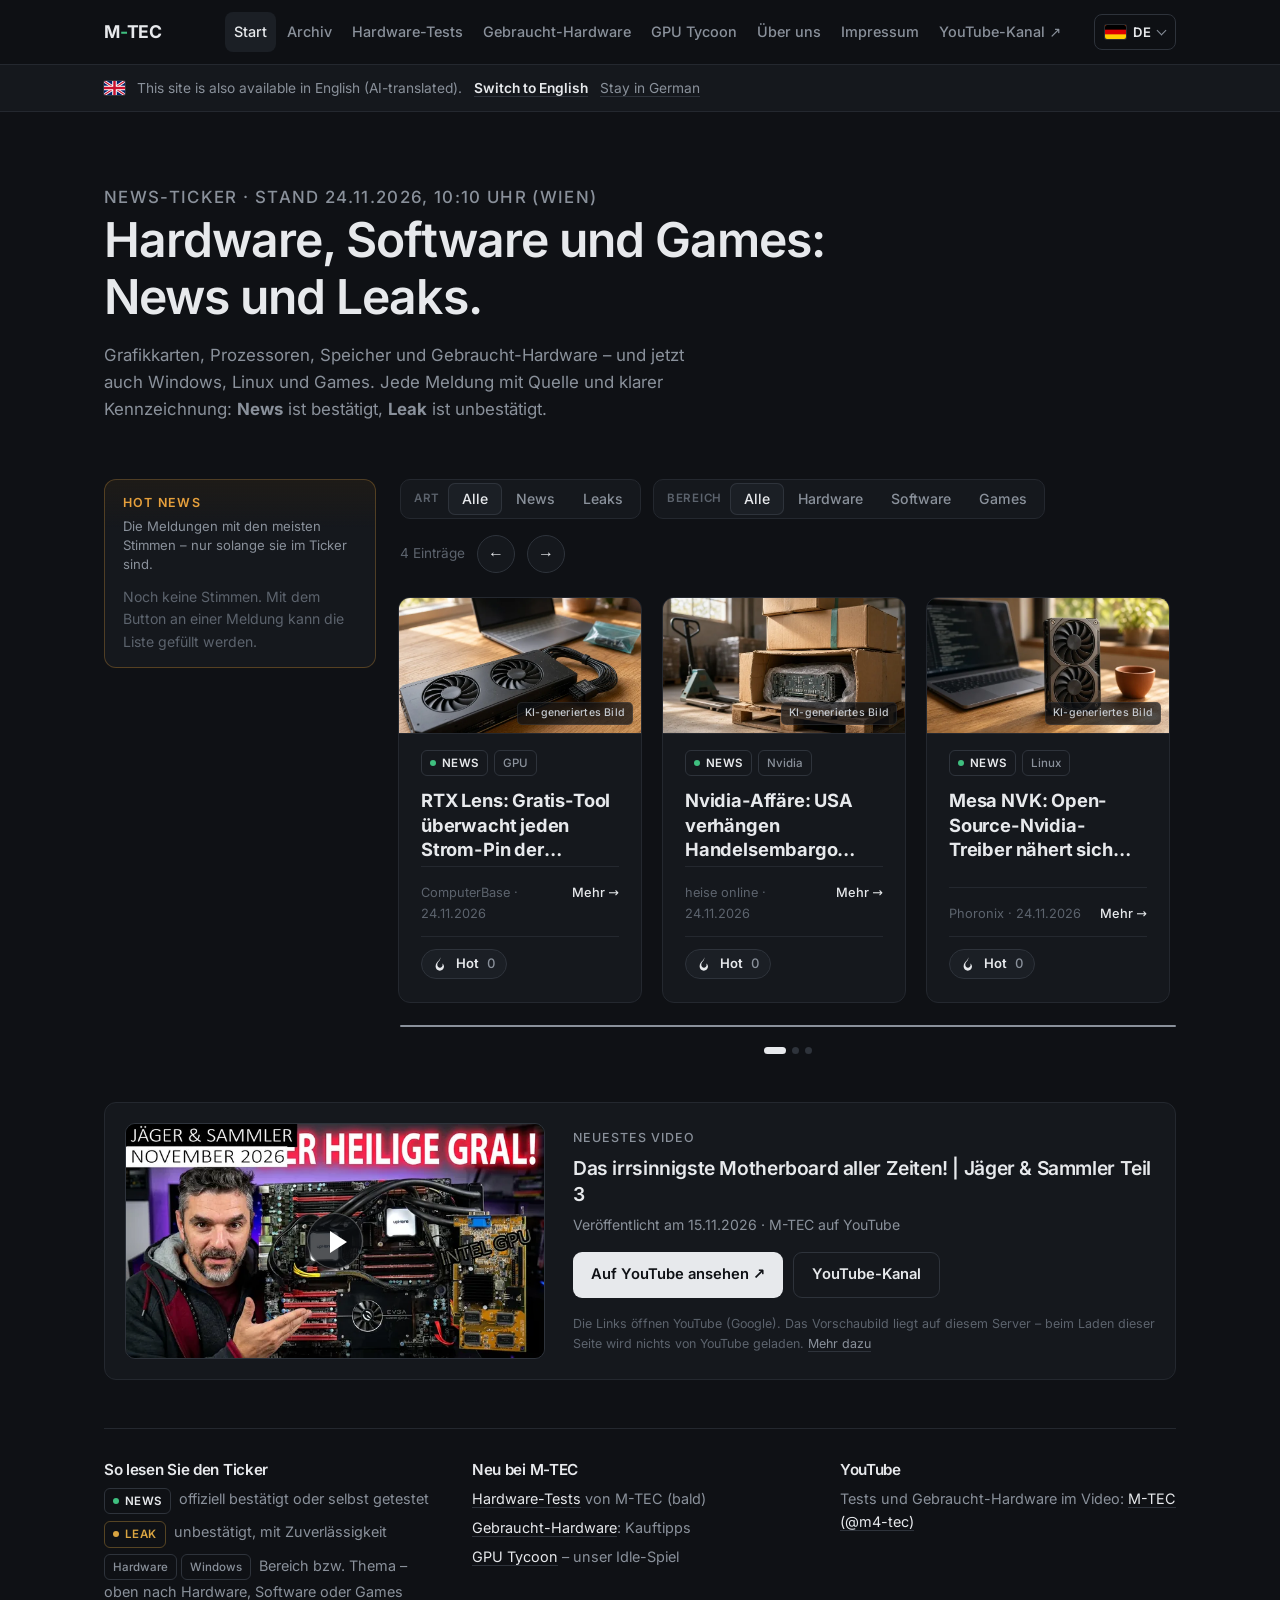
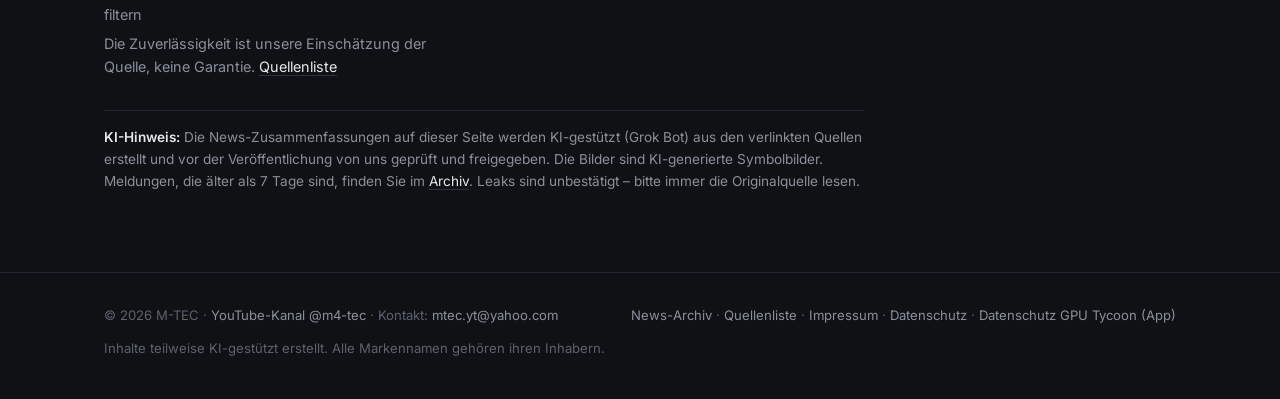
==== hardware/index.html @ 1a3ddaa5 "hardware: publish 12 approved Nov 24 morning drafts Ticker now 143 live items, archive unchanged at " ====
<!doctype html>
<html lang="de">
<head>
<meta charset="utf-8">
<meta name="viewport" content="width=device-width,initial-scale=1">
<title data-i18n="t9a94773467">News &amp; Leaks zu Hardware, Software und Games – M-TEC</title>
<meta name="description" content="M-TEC: News und Leaks zu Hardware, Software und Games, dazu Hardware-Tests und Gebraucht-Hardware – vom Team M-TEC." data-i18n-attr="content:tddb9b400e4">
<link rel="icon" href="assets/img/gpu-tycoon-icon.png">
<link rel="stylesheet" href="assets/style.css?v=426334b878da">
<link rel="stylesheet" href="assets/hot.css?v=426334b878da">
<script src="assets/i18n.js?v=426334b878da"></script>
</head>
<body>
<header class="site-header"><div class="wrap">
<a class="brand" href="index.html"><b translate="no">M<i>-</i>TEC</b><small data-i18n="t7fa2831de9">Hardware, Software und Games</small></a>
<div class="lang-switch" id="lang-switch"></div>
<button class="nav-toggle" aria-label="Menü" aria-expanded="false" data-i18n-attr="aria-label:t0ebbd1b8c8">≡</button>
<nav class="nav"><a href="index.html" class="active" aria-current="page" data-i18n="t952f375412">Start</a><a href="archiv.html" data-i18n="td9431e38c8">Archiv</a><a href="hardware-tests.html" data-i18n="ted1715b227">Hardware-Tests</a><a href="gebraucht.html" data-i18n="tca1c900748">Gebraucht-Hardware</a><a href="gpu-tycoon.html" data-i18n="tb5d5c1a091">GPU Tycoon</a><a href="ueber-uns.html" data-i18n="t3c8c7b740f">Über uns</a><a href="impressum.html" data-i18n="t5c3175413b">Impressum</a><a href="https://www.youtube.com/@m4-tec" target="_blank" rel="noopener" class="nav-ext" data-i18n="tac9f0132bf">YouTube-Kanal ↗</a></nav>
</div></header>
<main>

<section class="hero"><div class="wrap">
<p class="eyebrow" data-i18n="t7fde5affce">News-Ticker · Stand <span id="news-updated">–</span></p>
<h1 data-i18n="t88607320c9">Hardware, Software und Games: News und Leaks.</h1>
<p data-i18n="t1a45617d60">Grafikkarten, Prozessoren, Speicher und Gebraucht-Hardware – und jetzt auch Windows, Linux und Games. Jede Meldung mit Quelle und klarer Kennzeichnung: <b>News</b> ist bestätigt, <b>Leak</b> ist unbestätigt.</p>
</div></section>
<section class="section" aria-label="News-Ticker" data-i18n-attr="aria-label:t1eef4440e5"><div class="wrap">
<p class="preview-note" id="preview-banner" hidden></p>
<div class="ticker-shell">
<div id="hot-news" class="hot-news" hidden></div>
<div class="ticker-main">
<div class="section-head">
<div class="filter-groups">
<div class="filters" role="group" aria-label="Art der Meldung" data-i18n-attr="aria-label:t6269fb257f"><span class="filter-label" aria-hidden="true" data-i18n="t308e17d220">Art</span>
<button type="button" class="chip" data-group="art" data-filter="alle" aria-pressed="true" data-i18n="t4c7a986ffe">Alle</button>
<button type="button" class="chip" data-group="art" data-filter="News" aria-pressed="false" data-i18n="t34c808d0a6">News</button>
<button type="button" class="chip" data-group="art" data-filter="Leak" aria-pressed="false" data-i18n="t4dc08d1e6d">Leaks</button>
</div>
<div class="filters" role="group" aria-label="Bereich" data-i18n-attr="aria-label:t7a3ac9a3d5"><span class="filter-label" aria-hidden="true" data-i18n="t7a3ac9a3d5">Bereich</span>
<button type="button" class="chip" data-group="bereich" data-filter="alle" aria-pressed="true" data-i18n="t4c7a986ffe">Alle</button>
<button type="button" class="chip" data-group="bereich" data-filter="hardware" aria-pressed="false" data-i18n="tb76ab65957">Hardware</button>
<button type="button" class="chip" data-group="bereich" data-filter="software" aria-pressed="false" data-i18n="t9ad052271e">Software</button>
<button type="button" class="chip" data-group="bereich" data-filter="games" aria-pressed="false" data-i18n="t398ed32981">Games</button>
</div>
</div>
<div class="carousel-tools"><span class="count" id="news-count" aria-live="polite"></span>
<button class="arrow" id="car-prev" type="button" aria-label="Vorherige Meldungen" data-i18n-attr="aria-label:t621ac6cf44">&#8592;</button>
<button class="arrow" id="car-next" type="button" aria-label="Nächste Meldungen" data-i18n-attr="aria-label:t1a8d270922">&#8594;</button></div>
</div>
<div class="carousel" id="carousel" role="region" aria-roledescription="Karussell" aria-label="Aktuelle Meldungen" data-i18n-attr="aria-label:tbf174c265d">
<div class="track" id="news-list" tabindex="-1"><p class="empty" data-i18n="t385286f3c2">Lade Ticker …</p></div>
<div class="progress" aria-hidden="true"><span id="car-progress"></span></div>
<div class="dots" id="car-dots" role="group" aria-label="Position wählen" data-i18n-attr="aria-label:te09c2eb6ba"></div>
</div>
</div><!-- ticker-main -->
</div><!-- ticker-shell -->
<section class="latest-video" id="latest-video" aria-labelledby="lv-title" hidden>
<a class="lv-thumb" id="lv-thumb" href="https://www.youtube.com/@m4-tec" target="_blank" rel="noopener"><img id="lv-img" alt="" width="640" height="360" loading="lazy" decoding="async"><span class="lv-play" aria-hidden="true"></span></a>
<div class="lv-body">
<p class="eyebrow" data-i18n="t5599bf7723">Neuestes Video</p>
<h2 id="lv-title"></h2>
<p class="lv-meta" id="lv-meta"></p>
<p class="btn-row"><a class="btn" id="lv-link" href="https://www.youtube.com/@m4-tec" target="_blank" rel="noopener" data-i18n="t869f20e97d">Auf YouTube ansehen ↗</a><a class="btn ghost" href="https://www.youtube.com/@m4-tec" target="_blank" rel="noopener" data-i18n="t96cc39a781">YouTube-Kanal</a></p>
<p class="lv-note" data-i18n="t5ed0c6246b">Die Links öffnen YouTube (Google). Das Vorschaubild liegt auf diesem Server – beim Laden dieser Seite wird nichts von YouTube geladen. <a href="datenschutz.html#youtube">Mehr dazu</a></p>
</div>
</section>
<div class="info-row">
<div><h3 data-i18n="tda879d3d5c">So lesen Sie den Ticker</h3><ul>
<li data-i18n="t007e06af63"><span class="badge news">News</span>&nbsp; offiziell bestätigt oder selbst getestet</li>
<li data-i18n="t3452939e85"><span class="badge leak">Leak</span>&nbsp; unbestätigt, mit Zuverlässigkeit</li>
<li data-i18n="td380a9e4f9"><span class="badge area">Hardware</span> <span class="badge area">Windows</span>&nbsp; Bereich bzw. Thema – oben nach Hardware, Software oder Games filtern</li>
<li data-i18n="t7c5ca39caa">Die Zuverlässigkeit ist unsere Einschätzung der Quelle, keine Garantie. <a href="quellen.html">Quellenliste</a></li></ul></div>
<div><h3 data-i18n="tac42f84884">Neu bei M-TEC</h3><ul>
<li data-i18n="tc2425719fa"><a href="hardware-tests.html">Hardware-Tests</a> von M-TEC (bald)</li>
<li data-i18n="t395beda45c"><a href="gebraucht.html">Gebraucht-Hardware</a>: Kauftipps</li>
<li data-i18n="t6ee851d65c"><a href="gpu-tycoon.html">GPU Tycoon</a> – unser Idle-Spiel</li></ul></div>
<div><h3 data-i18n="t558865a16f">YouTube</h3><p data-i18n="t4db03cddac">Tests und Gebraucht-Hardware im Video: <a href="https://www.youtube.com/@m4-tec" target="_blank" rel="noopener">M-TEC (@m4-tec)</a></p></div>
</div>
<div class="ai-note"><div data-i18n="t703b94f07c"><b>KI-Hinweis:</b> Die News-Zusammenfassungen auf dieser Seite werden KI-gestützt (Grok Bot) aus den verlinkten Quellen erstellt und vor der Veröffentlichung von uns geprüft und freigegeben. Die Bilder sind KI-generierte Symbolbilder. Meldungen, die älter als 7 Tage sind, finden Sie im <a href="archiv.html">Archiv</a>. Leaks sind unbestätigt – bitte immer die Originalquelle lesen.</div></div>
</div></section>
<dialog class="detail" id="news-modal" aria-labelledby="modal-title">
<button class="close" type="button" id="modal-close" aria-label="Schließen" data-i18n-attr="aria-label:t44424b1870">&#215;</button>
<div class="detail-inner" id="modal-body"></div>
</dialog>
</main>
<footer class="site-footer"><div class="wrap">
<div data-i18n="t42ddd58251">© 2026 M-TEC · <a href="https://www.youtube.com/@m4-tec" target="_blank" rel="noopener">YouTube-Kanal @m4-tec</a> · Kontakt: <a href="mailto:mtec.yt@yahoo.com">mtec.yt@yahoo.com</a></div>
<div><a href="archiv.html" data-i18n="t83c33d3e51">News-Archiv</a> · <a href="quellen.html" data-i18n="t606e08cdd5">Quellenliste</a> · <a href="impressum.html" data-i18n="t5c3175413b">Impressum</a> · <a href="datenschutz.html" data-i18n="t606838b247">Datenschutz</a> · <a href="https://mtecyt.github.io/gpu-tycoon/privacy/" data-i18n="tdf00029c14">Datenschutz GPU Tycoon (App)</a></div>
<div style="flex-basis:100%" data-i18n="tce05a1577e">Inhalte teilweise KI-gestützt erstellt. Alle Markennamen gehören ihren Inhabern.</div>
</div></footer>
<script>
window.MTEC_HOT_CONFIG = { mode: "http", endpoint: "https://mtec-hot-news.mtec-hot.workers.dev" };
</script>
<script src="assets/hot-votes.js?v=426334b878da"></script>
<script src="assets/hot.js?v=426334b878da"></script>
<script src="assets/app.js?v=426334b878da" defer></script>
<script src="data/news.js?v=426334b878da"></script>
<script src="data/latest-video.js?v=426334b878da"></script>
</body>
</html>
---- hardware/assets/style.css ----
/* M-TEC Hardware – Prototyp, minimalistisches Design.
   Schrift: Inter (lokal eingebunden, OFL-Lizenz, keine externen Aufrufe) – Latin, Latin-Ext und Kyrillisch (für Bulgarisch). */
@font-face{font-family:"Inter";font-style:normal;font-display:swap;font-weight:100 900;
  src:url("fonts/inter-latin-wght-normal.woff2?v=426334b878da") format("woff2-variations"),url("fonts/inter-latin-wght-normal.woff2?v=426334b878da") format("woff2");
  unicode-range:U+0000-00FF,U+0131,U+0152-0153,U+02BB-02BC,U+02C6,U+02DA,U+02DC,U+0304,U+0308,U+0329,U+2000-206F,U+20AC,U+2122,U+2191,U+2193,U+2212,U+2215,U+FEFF,U+FFFD}
@font-face{font-family:"Inter";font-style:normal;font-display:swap;font-weight:100 900;
  src:url("fonts/inter-latin-ext-wght-normal.woff2?v=426334b878da") format("woff2-variations"),url("fonts/inter-latin-ext-wght-normal.woff2?v=426334b878da") format("woff2");
  unicode-range:U+0100-02BA,U+02BD-02C5,U+02C7-02CC,U+02CE-02D7,U+02DD-02FF,U+1D00-1DBF,U+1E00-1E9F,U+1EF2-1EFF,U+2020,U+20A0-20AB,U+20AD-20C0,U+2113,U+2C60-2C7F,U+A720-A7FF}

@font-face{font-family:"Inter";font-style:normal;font-display:swap;font-weight:100 900;
  src:url("fonts/inter-cyrillic-wght-normal.woff2?v=426334b878da") format("woff2-variations"),url("fonts/inter-cyrillic-wght-normal.woff2?v=426334b878da") format("woff2");
  unicode-range:U+0301,U+0400-045F,U+0490-0491,U+04B0-04B1,U+2116}

:root{
  --bg:#0f1115; --surface:#15181d; --surface-2:#1b1f25; --line:#24282f; --line-2:#2e333b;
  --text:#e7e9ec; --muted:#8a919b; --faint:#5c636d;
  --accent:#3fbf7f;            /* M-TEC-Grün, gedämpft */
  --leak:#d9a441;              /* einzige Zweitfarbe: Leaks */
  --radius:12px; --wrap:1120px;
  --font:"Inter",system-ui,-apple-system,"Segoe UI",Roboto,"Helvetica Neue",Arial,sans-serif;
}
*{box-sizing:border-box}
body{margin:0;font-family:var(--font);font-feature-settings:"cv11","ss01";background:var(--bg);color:var(--text);
  font-size:16px;line-height:1.6;-webkit-font-smoothing:antialiased;text-rendering:optimizeLegibility}
a{color:var(--text);text-decoration:underline;text-decoration-color:var(--line-2);text-underline-offset:3px}
a:hover{text-decoration-color:var(--accent)}
img{max-width:100%;display:block}
h1,h2,h3{font-weight:600;letter-spacing:-.02em;line-height:1.2}
.wrap{max-width:var(--wrap);margin:0 auto;padding:0 24px}
:focus-visible{outline:2px solid var(--accent);outline-offset:2px;border-radius:6px}
.visually-hidden{position:absolute!important;width:1px;height:1px;overflow:hidden;clip:rect(0 0 0 0);white-space:nowrap}

/* Prototyp-Hinweis */
.proto-banner{border-bottom:1px solid var(--line);color:var(--muted);font-size:.78rem;text-align:center;padding:6px 16px;letter-spacing:.02em}

/* Header */
.site-header{position:sticky;top:0;z-index:30;background:rgba(15,17,21,.92);backdrop-filter:saturate(1.2) blur(8px);border-bottom:1px solid var(--line)}
.site-header .wrap{display:flex;align-items:center;justify-content:space-between;gap:24px;height:64px}
.brand{display:flex;align-items:baseline;gap:10px;text-decoration:none;color:var(--text);flex-shrink:0;white-space:nowrap}
.brand b{font-weight:700;font-size:1.1rem;letter-spacing:-.01em}
.brand b i{font-style:normal;color:var(--accent)}
.brand small{color:var(--faint);font-size:.78rem;white-space:nowrap}
.nav{display:flex;gap:2px}
.nav a{color:var(--muted);text-decoration:none;padding:8px 12px;border-radius:8px;font-size:.9rem;font-weight:500;white-space:nowrap}
.nav a:hover{color:var(--text)}
.nav a.active{color:var(--text);background:var(--surface-2)}
.nav-toggle{display:none;background:none;border:1px solid var(--line-2);color:var(--text);border-radius:8px;width:40px;height:36px;font-size:1rem;cursor:pointer}
@media (max-width:1100px){
  .nav-toggle{display:block}
  .nav{display:none;position:absolute;left:0;right:0;top:64px;background:var(--bg);border-bottom:1px solid var(--line);flex-direction:column;padding:8px 16px 16px}
  .nav.open{display:flex}
  .nav a{padding:12px}
}

/* Typo-Bausteine */
.eyebrow{color:var(--muted);font-size:.78rem;font-weight:500;letter-spacing:.08em;text-transform:uppercase;margin:0 0 12px}
.hero{padding:72px 0 32px}
.hero h1{font-size:clamp(2rem,4.4vw,3rem);margin:0 0 16px;max-width:760px}
.hero p{color:var(--muted);max-width:620px;margin:0;font-size:1.05rem}
.section{padding:24px 0 56px}
.section-head{display:flex;flex-wrap:wrap;align-items:center;gap:16px;justify-content:space-between;margin-bottom:20px}
.section-head h2{font-size:1.25rem;margin:0}
.lead{color:var(--muted);max-width:680px;font-size:1.05rem}
.muted{color:var(--muted)}
.small{font-size:.85rem}

/* Hinweise */
.preview-note{border:1px dashed var(--line-2);border-radius:var(--radius);color:var(--muted);font-size:.85rem;padding:10px 14px;margin:0 0 24px}
.ai-note{color:var(--muted);font-size:.85rem;border-top:1px solid var(--line);padding-top:16px;margin:32px 0 0;max-width:760px}
.ai-note b{color:var(--text);font-weight:600}

/* Filter */
.filters{display:inline-flex;background:var(--surface);border:1px solid var(--line);border-radius:10px;padding:3px}
.chip{background:none;border:0;color:var(--muted);padding:6px 14px;border-radius:7px;cursor:pointer;font:500 .88rem var(--font)}
.chip:hover{color:var(--text)}
.chip[aria-pressed="true"]{background:var(--surface-2);color:var(--text);box-shadow:inset 0 0 0 1px var(--line-2)}
/* Zwei Filtergruppen (Art, Bereich) */
.filter-groups{display:flex;flex-wrap:wrap;gap:10px 12px;align-items:center}
.filters{align-items:center;flex-wrap:wrap}
.filter-label{line-height:1;align-self:center;color:var(--faint);font-size:.72rem;font-weight:600;letter-spacing:.06em;text-transform:uppercase;padding:0 8px 0 10px}
.chip{min-height:32px}
@media (max-width:620px){
  .filter-groups{width:100%}
  .filter-groups .filters{width:100%}
  .filter-groups .filters{flex-wrap:nowrap}
  .filter-groups .chip{flex:1 1 auto;padding:7px 6px;font-size:.84rem;white-space:nowrap}
  .filter-label{flex:0 0 50px;padding:0 0 0 8px;font-size:.66rem}
  .section-head .carousel-tools{width:100%;justify-content:space-between}
}
.empty-filter{display:flex;flex-direction:column;align-items:center;gap:14px;width:100%}
.empty-filter p{margin:0}
.empty-filter b{color:var(--text);font-weight:600}
.reset-filter{border:1px solid var(--line-2);background:var(--surface)}
.reset-filter:hover{border-color:var(--muted)}
.carousel.is-empty .track{justify-content:center}
.badge.area{text-transform:none;letter-spacing:0;font-weight:500;color:var(--muted)}
.carousel-tools{display:flex;align-items:center;gap:12px}
.count{color:var(--faint);font-size:.85rem}
.arrow{width:38px;height:38px;border-radius:50%;border:1px solid var(--line-2);background:var(--surface);color:var(--text);cursor:pointer;display:grid;place-items:center;font-size:1rem;line-height:1}
.arrow:hover{border-color:var(--muted)}
.arrow:disabled{opacity:.35;cursor:default}

/* Karussell */
.carousel{position:relative}
.track{display:flex;gap:20px;overflow-x:auto;scroll-snap-type:x mandatory;scroll-behavior:smooth;scrollbar-width:none;
  padding:4px 2px 8px;margin:0 -2px;overscroll-behavior-x:contain}
.track::-webkit-scrollbar{display:none}
.slide{flex:0 0 calc((100% - 40px)/3);scroll-snap-align:start;min-width:0}
@media (max-width:980px){.slide{flex-basis:calc((100% - 20px)/2)}}
@media (max-width:620px){.slide{flex-basis:86%}.track{gap:14px}}
.news-card{all:unset;box-sizing:border-box;display:flex;flex-direction:column;width:100%;height:100%;min-height:300px;cursor:pointer;
  background:var(--surface);border:1px solid var(--line);border-radius:var(--radius);padding:22px;transition:border-color .2s,transform .2s}
.news-card:hover{border-color:var(--line-2);transform:translateY(-2px)}
.news-card:focus-visible{outline:2px solid var(--accent);outline-offset:2px}
.news-card h3{font-size:1.08rem;margin:14px 0 10px;color:var(--text)}
.news-card .teaser{color:var(--muted);font-size:.92rem;line-height:1.55;margin:0;display:-webkit-box;-webkit-line-clamp:5;-webkit-box-orient:vertical;overflow:hidden}
.news-card .foot{margin-top:auto;padding-top:16px;display:flex;justify-content:space-between;gap:12px;color:var(--faint);font-size:.8rem;border-top:1px solid var(--line)}
.news-card .more{color:var(--text);font-weight:500}
.dots{display:flex;justify-content:center;gap:6px;margin-top:20px;flex-wrap:wrap}
.dot{width:7px;height:7px;border-radius:50%;border:0;padding:0;background:var(--line-2);cursor:pointer;transition:width .25s,background .25s}
.dot[aria-current="true"]{width:22px;border-radius:4px;background:var(--text)}
.progress{height:2px;background:var(--line);border-radius:2px;margin-top:14px;overflow:hidden}
.progress span{display:block;height:100%;width:0;background:var(--muted)}

/* Labels */
.labels{display:flex;flex-wrap:wrap;gap:6px;align-items:center}
.badge{display:inline-flex;align-items:center;gap:6px;font-size:.72rem;font-weight:600;letter-spacing:.04em;text-transform:uppercase;padding:3px 8px;border-radius:6px;border:1px solid var(--line-2);color:var(--muted)}
.badge.news{color:var(--text)}
.badge.news::before,.badge.leak::before{content:"";width:6px;height:6px;border-radius:50%;background:var(--accent)}
.badge.leak{color:var(--leak);border-color:rgba(217,164,65,.35)}
.badge.leak::before{background:var(--leak)}
.badge.draft{border-style:dashed;color:#c98b84;border-color:rgba(201,139,132,.5)}
.badge.wish{color:var(--accent);border-color:rgba(63,191,127,.45);text-transform:none;letter-spacing:0}
.badge.plain{text-transform:none;letter-spacing:0;font-weight:500}

/* Modal */
dialog.detail{width:min(720px,calc(100% - 32px));max-height:min(86vh,900px);padding:0;border:1px solid var(--line-2);border-radius:16px;background:var(--surface);color:var(--text);overflow:hidden}
dialog.detail::backdrop{background:rgba(5,6,8,.72);backdrop-filter:blur(2px)}
.detail-inner{padding:32px;overflow-y:auto;max-height:min(86vh,900px)}
.detail h2{font-size:1.45rem;margin:14px 0 6px}
.detail .date{color:var(--faint);font-size:.85rem;margin:0 0 18px}
.detail .body{color:#cdd1d6;line-height:1.7;margin:0}
.detail .rel-note{margin:20px 0 0;padding:12px 14px;border-left:2px solid var(--leak);background:var(--surface-2);border-radius:0 8px 8px 0;font-size:.9rem;color:var(--muted)}
.detail .rel-note b{color:var(--leak);font-weight:600}
.detail .src{margin-top:22px;padding-top:16px;border-top:1px solid var(--line);font-size:.9rem;color:var(--muted)}
.detail .src ul{margin:6px 0 0;padding-left:18px}
.close{position:absolute;top:14px;right:14px;width:36px;height:36px;border-radius:50%;border:1px solid var(--line-2);background:var(--surface);color:var(--text);cursor:pointer;font-size:1.1rem}
.close:hover{border-color:var(--muted)}

/* Infospalten unter dem Karussell */
.info-row{display:grid;grid-template-columns:repeat(3,1fr);gap:32px;border-top:1px solid var(--line);padding-top:32px;margin-top:48px}
@media (max-width:820px){.info-row{grid-template-columns:1fr;gap:24px}}
.info-row h3{font-size:.95rem;margin:0 0 8px}
.info-row p,.info-row li{color:var(--muted);font-size:.9rem;margin:0}
.info-row ul{list-style:none;padding:0;margin:0;display:grid;gap:6px}

/* Werbeplätze (dezent) */
.ad-slot{border:1px dashed var(--line);border-radius:8px;color:var(--faint);display:grid;place-items:center;text-align:center;font-size:.72rem;letter-spacing:.06em;text-transform:uppercase;margin:40px 0}
.ad-slot strong{font-weight:500}
.ad-leaderboard{min-height:90px}
.ad-rect{min-height:250px}

/* Seiten / Karten */
.page{padding:64px 0 72px}
.page h1{font-size:clamp(1.8rem,3.6vw,2.4rem);margin:0 0 12px}
.grid{display:grid;grid-template-columns:repeat(auto-fill,minmax(300px,1fr));gap:20px;margin-top:36px}
.card{background:var(--surface);border:1px solid var(--line);border-radius:var(--radius);padding:24px}
.card h2,.card h3{font-size:1.05rem;margin:0 0 8px}
.card p{color:var(--muted);font-size:.93rem}
.card ul{color:var(--muted);font-size:.93rem;padding-left:18px}
.placeholder-tag{display:inline-block;font-size:.7rem;font-weight:600;letter-spacing:.06em;text-transform:uppercase;color:var(--faint);border:1px dashed var(--line-2);padding:3px 8px;border-radius:6px}
.review-thumb{aspect-ratio:16/9;border-radius:8px;background:var(--surface-2);display:grid;place-items:center;color:var(--faint);font-size:.8rem;margin:16px 0}
.score{font-weight:600;color:var(--text)}
.author{display:flex;align-items:center;gap:10px;color:var(--muted);font-size:.85rem}
.avatar{width:28px;height:28px;border-radius:50%;background:var(--surface-2);border:1px solid var(--line-2);color:var(--text);display:grid;place-items:center;font-weight:600;font-size:.78rem}
.btn{display:inline-flex;align-items:center;background:var(--text);color:var(--bg);padding:10px 18px;border-radius:9px;text-decoration:none;font-weight:600;font-size:.92rem}
.btn:hover{background:#fff}
.btn.ghost{background:transparent;color:var(--text);border:1px solid var(--line-2)}
.btn.ghost:hover{border-color:var(--muted)}
.btn.disabled{opacity:.45;pointer-events:none}
.btn-row{display:flex;gap:10px;flex-wrap:wrap;margin-top:24px}
.tycoon-hero{display:grid;grid-template-columns:168px 1fr;gap:40px;align-items:center}
.tycoon-hero img{border-radius:28px;border:1px solid var(--line)}
@media (max-width:640px){.tycoon-hero{grid-template-columns:1fr;gap:24px}.tycoon-hero img{width:120px}}
.src-card{margin-bottom:12px}
.src-card h3{margin:10px 0 2px}
.src-card .handle{color:var(--faint);font-size:.85rem;margin-bottom:8px}
.src-card .rel-hint{font-size:.85rem;color:var(--muted);border-left:2px solid var(--line-2);padding-left:10px;margin:8px 0 0}
.rating{font-size:.72rem;font-weight:600;padding:3px 8px;border-radius:6px;border:1px solid var(--line-2)}
.rating.hoch{color:var(--accent)} .rating.mittel-hoch,.rating.mittel{color:var(--leak)} .rating.niedrig{color:#c98b84}

/* Footer */
.site-footer{border-top:1px solid var(--line);color:var(--faint);font-size:.82rem;padding:32px 0 40px;margin-top:24px}
.site-footer .wrap{display:flex;flex-wrap:wrap;gap:12px 24px;justify-content:space-between}
.site-footer a{color:var(--muted);text-decoration:none} .site-footer a:hover{color:var(--text)}
.empty{color:var(--muted);text-align:center;padding:48px}

@media (prefers-reduced-motion:reduce){
  *{transition:none!important;animation:none!important}
  .track{scroll-behavior:auto}
}
@media (max-width:620px){
  .hero{padding:48px 0 24px}
  .detail-inner{padding:24px 20px}
  .detail h2{font-size:1.25rem;padding-right:36px}
  .close{top:10px;right:10px}
}

/* Rechtstexte (Impressum, Datenschutz) */
.legal{max-width:780px}
.legal h2{font-size:1.1rem;margin:32px 0 8px}
.legal p,.legal li{color:var(--muted);font-size:.95rem;line-height:1.65}
.legal ul{padding-left:20px}
.legal .lead{color:var(--text);font-size:1rem}
.legal-draft{border:1px dashed rgba(230,170,60,.55);border-radius:var(--radius);padding:4px 22px 14px;margin:32px 0}
.legal-draft-tag{display:inline-block;margin:16px 0 0;color:#e6aa3c;font-size:.8rem;font-weight:600;letter-spacing:.02em}
.legal-draft h2{margin-top:10px}
.legal-draft-note{font-size:.85rem!important;color:var(--faint)!important}

/* GPU-Tycoon-Galerie + Lightbox */
.section-title{font-size:1.15rem;margin:44px 0 16px}
.gallery{list-style:none;margin:0;padding:0;display:grid;grid-template-columns:repeat(4,minmax(0,1fr));gap:16px}
.gallery li{margin:0}
.gallery span{display:block;margin-top:8px;color:var(--muted);font-size:.85rem;line-height:1.35}
.shot{display:block;width:100%;padding:0;border:1px solid var(--line);border-radius:12px;overflow:hidden;background:var(--surface);cursor:zoom-in;transition:border-color .15s}
.shot:hover,.shot:focus-visible{border-color:var(--accent)}
.shot img{display:block;width:100%;height:auto;aspect-ratio:9/16;object-fit:cover}
@media (max-width:900px){.gallery{grid-template-columns:repeat(3,minmax(0,1fr))}}
@media (max-width:600px){.gallery{grid-template-columns:repeat(2,minmax(0,1fr));gap:12px}}
dialog.lightbox{max-width:100vw;max-height:100vh;width:100vw;height:100vh;margin:0;padding:0;border:0;background:transparent;color:var(--text)}
dialog.lightbox[open]{display:flex;align-items:center;justify-content:center}
dialog.lightbox::backdrop{background:rgba(5,6,8,.88)}
.lightbox figure{margin:0;display:flex;flex-direction:column;align-items:center;gap:10px;max-height:94vh}
.lightbox img{max-height:calc(94vh - 40px);max-width:92vw;width:auto;height:auto;border-radius:12px;border:1px solid var(--line-2)}
.lightbox figcaption{color:var(--muted);font-size:.9rem;text-align:center}
.lb-close,.lb-nav{position:absolute;background:var(--surface);color:var(--text);border:1px solid var(--line-2);border-radius:999px;width:40px;height:40px;font-size:1.1rem;cursor:pointer}
.lb-close{top:16px;right:16px}
.lb-prev{left:16px;top:50%;transform:translateY(-50%)}
.lb-next{right:16px;top:50%;transform:translateY(-50%)}
.lb-close:hover,.lb-nav:hover{border-color:var(--accent)}
@media (max-width:600px){.lb-nav{top:auto;bottom:16px;transform:none}}

/* Startseite: Neuestes Video (Vorschaubild lokal, nur Link zu YouTube – kein iframe) */
.latest-video{display:grid;grid-template-columns:minmax(0,420px) minmax(0,1fr);gap:28px;align-items:center;margin-top:48px;padding:20px;background:var(--surface);border:1px solid var(--line);border-radius:var(--radius)}
.latest-video[hidden]{display:none}
.lv-thumb{position:relative;display:block;border-radius:10px;overflow:hidden;border:1px solid var(--line-2);aspect-ratio:16/9;background:var(--surface-2)}
.lv-thumb img{display:block;width:100%;height:100%;object-fit:cover}
.lv-play{position:absolute;left:50%;top:50%;width:56px;height:56px;margin:-28px 0 0 -28px;border-radius:50%;background:rgba(15,17,21,.72);border:1px solid rgba(255,255,255,.25);transition:background .15s}
.lv-play::after{content:"";position:absolute;left:22px;top:17px;border-style:solid;border-width:11px 0 11px 17px;border-color:transparent transparent transparent #fff}
.lv-thumb:hover .lv-play,.lv-thumb:focus-visible .lv-play{background:var(--accent)}
.lv-body .eyebrow{margin-bottom:8px}
.lv-body h2{font-size:1.2rem;line-height:1.35;margin:0 0 6px}
.lv-meta{color:var(--muted);font-size:.88rem;margin:0}
.lv-body .btn-row{margin-top:16px}
.lv-note{color:var(--faint);font-size:.78rem;margin:14px 0 0}
.lv-note a{color:var(--muted)}
@media (max-width:820px){.latest-video{grid-template-columns:1fr;gap:16px;padding:16px}}

/* Ticker: KI-Bild auf der Karte (16:9). Fehlt das Bild, bleibt ein ruhiger Farbverlauf stehen. */
.nc-media{position:relative;display:block;aspect-ratio:16/9;margin:-22px -22px 16px;border-radius:calc(var(--radius) - 1px) calc(var(--radius) - 1px) 0 0;overflow:hidden;border-bottom:1px solid var(--line);
  background:radial-gradient(120% 90% at 85% 15%,rgba(63,191,127,.22),transparent 60%),linear-gradient(135deg,#1b1f25 0%,#12151a 100%)}
.nc-media.leak{background:radial-gradient(120% 90% at 85% 15%,rgba(230,170,60,.18),transparent 60%),linear-gradient(135deg,#1d1c1a 0%,#12151a 100%)}
.nc-media img{display:block;width:100%;height:100%;object-fit:cover;transition:transform .4s}
.news-card:hover .nc-media img{transform:scale(1.03)}
.ki-cap{position:absolute;right:8px;bottom:8px;font-size:.66rem;font-weight:500;letter-spacing:.02em;color:#c4c9cf;background:rgba(15,17,21,.72);border:1px solid rgba(255,255,255,.08);padding:2px 7px;border-radius:5px}
.nc-media.noimg .ki-cap{display:none}
.news-card.has-media{min-height:0}
.news-card.has-media h3{margin-top:12px}
.news-card.has-media .teaser{-webkit-line-clamp:3}
@media (max-width:620px){.nc-media{margin:-22px -22px 14px}}
/* Detailansicht: Bild oben */
.detail-media{margin:-32px -32px 22px;border-bottom:1px solid var(--line);background:var(--surface-2)}
.detail-media img{display:block;width:100%;height:auto;aspect-ratio:16/9;object-fit:cover}
.detail-media figcaption{font-size:.72rem;color:var(--faint);padding:6px 14px}
@media (max-width:620px){.detail-media{margin:-24px -20px 18px}}

/* Archiv */
.arch-tools{display:flex;flex-wrap:wrap;gap:12px 16px;align-items:center;justify-content:space-between;margin:32px 0 8px}
.arch-search{flex:1 1 260px;max-width:420px;background:var(--surface);border:1px solid var(--line);border-radius:10px;color:var(--text);font:400 .92rem var(--font);padding:9px 14px}
.arch-search::placeholder{color:var(--faint)}
.arch-search:focus{outline:none;border-color:var(--line-2);box-shadow:0 0 0 2px rgba(63,191,127,.25)}
.arch-month h2{display:flex;flex-wrap:wrap;align-items:baseline;gap:6px 12px;font-size:.82rem;font-weight:600;letter-spacing:.08em;text-transform:uppercase;color:var(--muted);margin:36px 0 16px;padding-bottom:8px;border-bottom:1px solid var(--line)}
.arch-month:first-child h2{margin-top:20px}
.arch-week{margin:0 0 22px}
.arch-week:last-child{margin-bottom:0}
.arch-week > h3{display:flex;flex-wrap:wrap;align-items:baseline;gap:6px 12px;font-size:.86rem;font-weight:600;letter-spacing:.01em;color:var(--text);margin:0 0 12px}
.arch-h-count{font-weight:500;letter-spacing:0;text-transform:none;color:var(--faint);font-size:.82rem}
.arch-grid{display:grid;grid-template-columns:repeat(auto-fill,minmax(min(300px,100%),1fr));gap:16px}
@media (max-width:620px){
  .arch-month h2{margin:28px 0 14px}
  .arch-week{margin-bottom:18px}
  .arch-grid{gap:12px}
}
.news-card.arch-card{min-height:0;padding:18px 20px}
.arch-hot-badge{position:absolute;top:10px;right:10px;z-index:2;pointer-events:none;gap:5px}
.arch-card:has(.arch-hot-badge) .labels{padding-right:5.5rem}
.arch-card .hot-badge.arch-hot-badge .hot-vote-ico{width:12px;height:12px}
.arch-card .hot-badge.arch-hot-badge .hot-vote-ico svg{width:12px;height:12px}
.arch-card h3{font-size:1rem;margin:10px 0 6px}
.arch-card .teaser{-webkit-line-clamp:2;font-size:.88rem}
.arch-card .foot{padding-top:12px;margin-top:12px}
.arch-rule{color:var(--faint);font-size:.82rem;margin:8px 0 0}

/* Ticker-Karten: nur Schlagzeile + Bild; Detail: Kurzfassung -> Weiterlesen (seit 01.11.2026) */
@media (min-width:1101px){.nav a{padding:8px 9px}}
.news-card .headline{font-size:1.14rem;line-height:1.35;font-weight:700;letter-spacing:-.01em;display:-webkit-box;-webkit-line-clamp:3;-webkit-box-orient:vertical;overflow:hidden}
.news-card.has-media .headline{margin:12px 0 4px;min-height:calc(1.35em * 3)}
.news-card.arch-card .headline{font-size:1rem;margin:10px 0 6px;-webkit-line-clamp:3;min-height:0}
.detail .kurz{color:var(--text);font-size:1.02rem;line-height:1.65;margin:0 0 14px}
.detail .more-btn{all:unset;box-sizing:border-box;display:inline-flex;align-items:center;gap:8px;cursor:pointer;margin:4px 0 0;padding:9px 16px;border-radius:999px;border:1px solid var(--line-2);background:var(--surface-2);color:var(--text);font-size:.9rem;font-weight:600}
.detail .more-btn:hover{border-color:var(--accent)}
.detail .more-btn:focus-visible{outline:2px solid var(--accent);outline-offset:2px}
.detail .detail-full{margin-top:18px;padding-top:18px;border-top:1px solid var(--line)}
.detail .detail-full[hidden]{display:none}
.detail .full-h{font-size:.78rem;text-transform:uppercase;letter-spacing:.08em;color:var(--faint);margin:0 0 10px;outline:none}
.detail .detail-full .src{margin-top:18px}
.site-footer .visit-count{color:var(--faint);font-variant-numeric:tabular-nums}
@media (max-width:380px){.filter-label{flex-basis:46px;padding-left:6px;letter-spacing:.02em}.filter-groups .chip{padding:7px 3px;font-size:.8rem}}

/* ---------- Sprachauswahl (assets/i18n.js) ---------- */
html.i18n-wait body{visibility:hidden}      /* kurz, bis die Übersetzung geladen ist (max. 2,5 s) – kein Aufblitzen von Deutsch */
.site-header .nav{order:2;margin-left:auto}
.lang-switch{order:3;position:relative;flex-shrink:0}
.nav-toggle{order:4;flex-shrink:0}
.lang-btn{display:flex;align-items:center;gap:7px;height:36px;padding:0 10px;background:none;border:1px solid var(--line-2);border-radius:8px;color:var(--text);font:inherit;font-size:.82rem;font-weight:600;letter-spacing:.03em;cursor:pointer}
.lang-btn:hover,.lang-switch.open .lang-btn{border-color:var(--muted)}
.flag{display:inline-flex;flex-shrink:0;width:21px;height:14px;border-radius:2px;overflow:hidden;box-shadow:0 0 0 1px rgba(255,255,255,.12)}
.flag svg{width:100%;height:100%;display:block}
.chev{width:7px;height:7px;border-right:1.5px solid var(--muted);border-bottom:1.5px solid var(--muted);transform:translateY(-2px) rotate(45deg);transition:transform .15s}
.lang-switch.open .chev{transform:translateY(1px) rotate(225deg)}
.lang-menu{position:absolute;right:0;top:calc(100% + 8px);z-index:40;width:min(250px,calc(100vw - 24px));background:var(--surface);border:1px solid var(--line-2);border-radius:var(--radius);padding:6px;box-shadow:0 12px 32px rgba(0,0,0,.45)}
.lang-menu[hidden]{display:none}
.lang-menu ul{list-style:none;margin:0;padding:0}
.lang-menu a{display:flex;align-items:center;gap:10px;min-height:40px;padding:6px 10px;border-radius:8px;color:var(--text);text-decoration:none;font-size:.92rem}
.lang-menu a:hover,.lang-menu a:focus-visible{background:var(--surface-2)}
.lang-menu a[aria-current="true"]{background:var(--surface-2);font-weight:600}
.lang-menu .check{margin-left:auto;color:var(--accent)}
.lang-head{margin:4px 10px 6px;color:var(--faint);font-size:.72rem;font-weight:600;letter-spacing:.08em;text-transform:uppercase}
.lang-foot{margin:6px 10px 4px;padding-top:8px;border-top:1px solid var(--line);color:var(--faint);font-size:.74rem;line-height:1.4}
@media (max-width:1100px){.lang-switch{margin-left:auto}.site-header .wrap{gap:12px}.lang-menu a{min-height:44px}}
.lang-suggest{border-bottom:1px solid var(--line);background:var(--surface);font-size:.86rem;color:var(--muted)}
.lang-suggest .wrap{display:flex;flex-wrap:wrap;align-items:center;gap:8px 12px;padding-top:8px;padding-bottom:8px}
.lang-suggest .ls-go{color:var(--text);font-weight:600}
.lang-suggest .ls-stay{background:none;border:0;color:var(--muted);font:inherit;text-decoration:underline;text-decoration-color:var(--line-2);text-underline-offset:3px;cursor:pointer;padding:4px 0}
.legal-note{max-width:var(--wrap);margin:24px auto 0;padding:12px 16px;border:1px solid var(--leak);border-radius:10px;color:var(--text);background:rgba(217,164,65,.08);font-size:.92rem}
@media (max-width:1168px){.legal-note{margin-left:24px;margin-right:24px}}
.tr-note{margin:0 0 10px;color:var(--faint);font-size:.8rem}
.i18n-foot{color:var(--faint)}
/* Lange Wörter (Deutsch, Türkisch, Polnisch, Bulgarisch): sauber umbrechen statt überlaufen */
h1,h2,h3,.headline,.lead,.card p,.chip,.badge{overflow-wrap:break-word;hyphens:auto}
html:not([lang="de"]) .filter-groups .filters{flex-wrap:wrap}
/* Kopfzeile: assets/i18n.js (fitHeader) misst und setzt hdr-compact / hdr-burger, wenn Menü + Sprachauswahl nicht passen */
html.hdr-compact .brand small{display:none}
@media (min-width:1101px){
  html.hdr-burger .nav-toggle{display:block}
  html.hdr-burger .site-header .nav{display:none;position:absolute;left:0;right:0;top:64px;margin-left:0;background:var(--bg);border-bottom:1px solid var(--line);flex-direction:column;padding:8px 16px 16px}
  html.hdr-burger .site-header .nav.open{display:flex}
  html.hdr-burger .nav a{padding:12px;font-size:.9rem}
  html.hdr-burger .lang-switch{margin-left:auto}
  html.hdr-burger .site-header .wrap{gap:12px}
}
@media (min-width:1101px){html.hdr-tight .nav a{padding:8px 7px;font-size:.86rem}}
---- hardware/assets/hot.css ----
/* HOT-NEWS-Leiste und Stimmen-Button (Variante A). */
:root{
  --hot-a:#e6a03c;
  --hot-a-dim:rgba(230,160,60,.16);
}

.news-card{position:relative}
.news-card-main{all:unset;box-sizing:border-box;display:flex;flex-direction:column;flex:1;width:100%;min-width:0;cursor:pointer;color:inherit;font:inherit;text-align:left}
.news-card-main:focus-visible{outline:2px solid var(--accent);outline-offset:2px;border-radius:8px}
.hot-vote-slot{margin-top:12px;padding-top:12px;border-top:1px solid var(--line)}
.hot-vote-slot-detail{margin:12px 0 4px;padding-top:0;border-top:0}
.hot-badge-slot{position:absolute;top:10px;right:10px;z-index:2;pointer-events:none}

.hot-vote{all:unset;box-sizing:border-box;display:inline-flex;align-items:center;gap:8px;cursor:pointer;padding:6px 10px;border-radius:999px;border:1px solid var(--line-2);background:var(--surface-2);color:var(--text);font:600 .82rem var(--font);line-height:1}
.hot-vote:hover{border-color:var(--muted)}
.hot-vote:focus-visible{outline:2px solid var(--accent);outline-offset:2px}
.hot-vote[aria-pressed="true"]{border-color:transparent;background:var(--hot-a-dim);color:var(--hot-a);border-color:rgba(230,160,60,.45)}
.hot-vote-ico{display:grid;place-items:center;width:16px;height:16px}
.hot-vote-ico svg{width:16px;height:16px;display:block}
.hot-vote-count{font-variant-numeric:tabular-nums;color:var(--muted);font-weight:500}
.hot-vote[aria-pressed="true"] .hot-vote-count{color:inherit}

.hot-badge{display:inline-flex;align-items:center;gap:4px;font-size:.66rem;font-weight:700;letter-spacing:.04em;text-transform:uppercase;padding:3px 7px;border-radius:6px;background:rgba(15,17,21,.78);border:1px solid rgba(230,160,60,.35);color:var(--hot-a)}

.hot-news{background:linear-gradient(180deg,rgba(230,160,60,.07),var(--surface) 48px);border:1px solid rgba(230,160,60,.28);border-radius:var(--radius);padding:16px 18px 14px;margin:0 0 20px}
.hot-news[hidden]{display:none}
.hot-news h2{font-size:.78rem;letter-spacing:.1em;text-transform:uppercase;margin:0 0 6px;color:var(--hot-a)}
.hot-news .hot-lead{margin:0 0 12px;color:var(--muted);font-size:.82rem;line-height:1.45}
.hot-news .hot-empty{margin:0;color:var(--faint);font-size:.88rem}
.hot-news ol{list-style:none;margin:0;padding:0;display:grid;gap:4px}
.hot-news a{display:block;color:var(--text);text-decoration:none;border-radius:8px;padding:8px 8px}
.hot-news a:hover{background:var(--surface-2)}
.hot-news a:focus-visible{outline:2px solid var(--accent);outline-offset:2px}
.hot-news .hot-item-kicker{display:block;font-size:.68rem;font-weight:600;letter-spacing:.06em;text-transform:uppercase;color:var(--faint);margin-bottom:2px}
.hot-news .hot-item-title{display:block;font-size:.92rem;font-weight:600;line-height:1.35}
.hot-news .hot-item-meta{display:block;font-size:.75rem;color:var(--faint);margin-top:2px;font-variant-numeric:tabular-nums}

.news-card.hot-flash{animation:hotFlash .9s ease}
@keyframes hotFlash{0%{box-shadow:0 0 0 0 transparent}25%{box-shadow:0 0 0 3px var(--accent)}100%{box-shadow:0 0 0 0 transparent}}

.ticker-shell,.ticker-main,.carousel,.track{min-width:0;max-width:100%}
.track{width:100%}

@media (min-width:1101px){
  .ticker-shell{display:grid;grid-template-columns:minmax(220px,272px) 1fr;gap:24px;align-items:start}
  .hot-news{margin:0;position:sticky;top:84px}
}

@media (max-width:620px){
  .hot-vote-label{position:absolute;width:1px;height:1px;overflow:hidden;clip:rect(0,0,0,0)}
  .hot-vote{padding:7px 10px}
}
@media (prefers-reduced-motion:reduce){
  .news-card.hot-flash{animation:none;outline:2px solid var(--accent)}
}
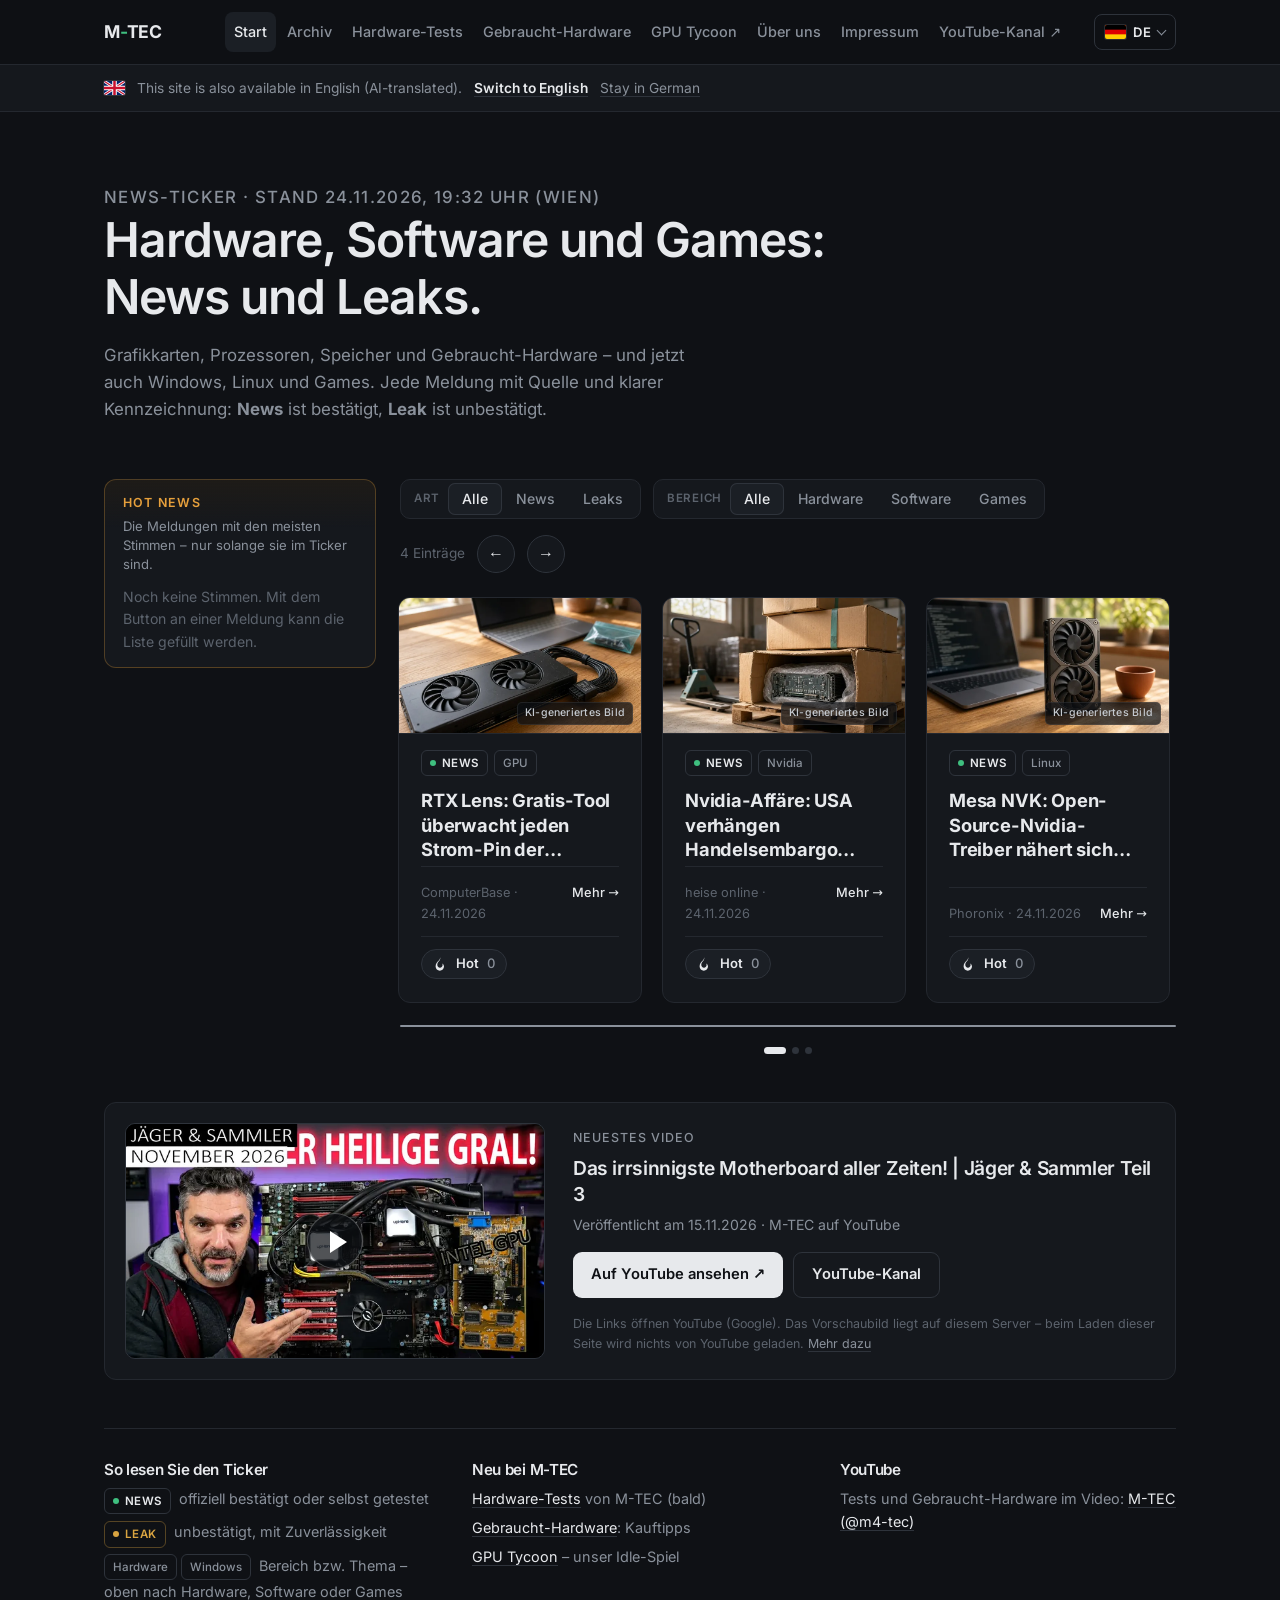
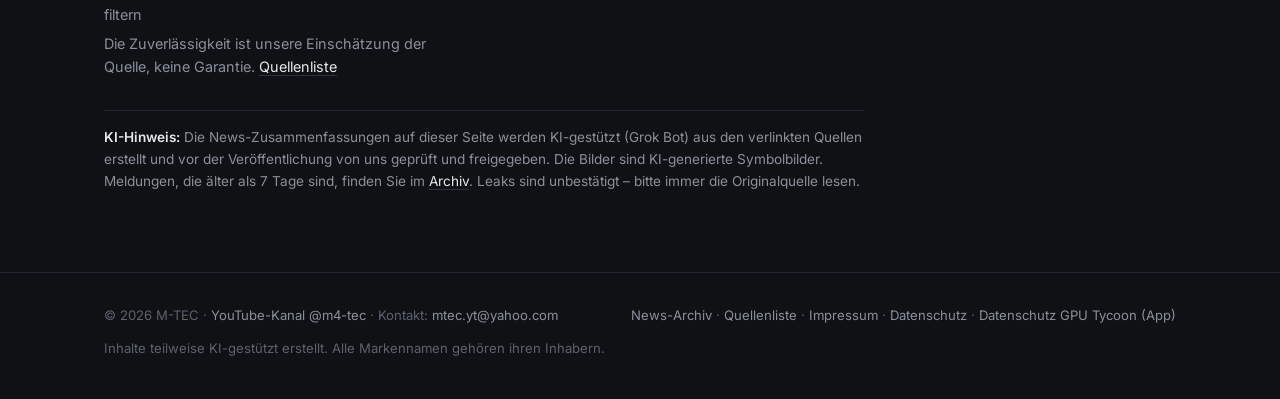
==== commit af752f86: "hardware: archive 5 ticker entries older than 7 days" ====
--- a/hardware/index.html
+++ b/hardware/index.html
@@ -6,9 +6,9 @@
 <title data-i18n="t9a94773467">News &amp; Leaks zu Hardware, Software und Games – M-TEC</title>
 <meta name="description" content="M-TEC: News und Leaks zu Hardware, Software und Games, dazu Hardware-Tests und Gebraucht-Hardware – vom Team M-TEC." data-i18n-attr="content:tddb9b400e4">
 <link rel="icon" href="assets/img/gpu-tycoon-icon.png">
-<link rel="stylesheet" href="assets/style.css?v=426334b878da">
-<link rel="stylesheet" href="assets/hot.css?v=426334b878da">
-<script src="assets/i18n.js?v=426334b878da"></script>
+<link rel="stylesheet" href="assets/style.css?v=b9e13bebea06">
+<link rel="stylesheet" href="assets/hot.css?v=b9e13bebea06">
+<script src="assets/i18n.js?v=b9e13bebea06"></script>
 </head>
 <body>
 <header class="site-header"><div class="wrap">
@@ -91,10 +91,10 @@
 <script>
 window.MTEC_HOT_CONFIG = { mode: "http", endpoint: "https://mtec-hot-news.mtec-hot.workers.dev" };
 </script>
-<script src="assets/hot-votes.js?v=426334b878da"></script>
-<script src="assets/hot.js?v=426334b878da"></script>
-<script src="assets/app.js?v=426334b878da" defer></script>
-<script src="data/news.js?v=426334b878da"></script>
-<script src="data/latest-video.js?v=426334b878da"></script>
+<script src="assets/hot-votes.js?v=b9e13bebea06"></script>
+<script src="assets/hot.js?v=b9e13bebea06"></script>
+<script src="assets/app.js?v=b9e13bebea06" defer></script>
+<script src="data/news.js?v=b9e13bebea06"></script>
+<script src="data/latest-video.js?v=b9e13bebea06"></script>
 </body>
 </html>
--- a/hardware/assets/style.css
+++ b/hardware/assets/style.css
@@ -1,14 +1,14 @@
 /* M-TEC Hardware – Prototyp, minimalistisches Design.
    Schrift: Inter (lokal eingebunden, OFL-Lizenz, keine externen Aufrufe) – Latin, Latin-Ext und Kyrillisch (für Bulgarisch). */
 @font-face{font-family:"Inter";font-style:normal;font-display:swap;font-weight:100 900;
-  src:url("fonts/inter-latin-wght-normal.woff2?v=426334b878da") format("woff2-variations"),url("fonts/inter-latin-wght-normal.woff2?v=426334b878da") format("woff2");
+  src:url("fonts/inter-latin-wght-normal.woff2?v=b9e13bebea06") format("woff2-variations"),url("fonts/inter-latin-wght-normal.woff2?v=b9e13bebea06") format("woff2");
   unicode-range:U+0000-00FF,U+0131,U+0152-0153,U+02BB-02BC,U+02C6,U+02DA,U+02DC,U+0304,U+0308,U+0329,U+2000-206F,U+20AC,U+2122,U+2191,U+2193,U+2212,U+2215,U+FEFF,U+FFFD}
 @font-face{font-family:"Inter";font-style:normal;font-display:swap;font-weight:100 900;
-  src:url("fonts/inter-latin-ext-wght-normal.woff2?v=426334b878da") format("woff2-variations"),url("fonts/inter-latin-ext-wght-normal.woff2?v=426334b878da") format("woff2");
+  src:url("fonts/inter-latin-ext-wght-normal.woff2?v=b9e13bebea06") format("woff2-variations"),url("fonts/inter-latin-ext-wght-normal.woff2?v=b9e13bebea06") format("woff2");
   unicode-range:U+0100-02BA,U+02BD-02C5,U+02C7-02CC,U+02CE-02D7,U+02DD-02FF,U+1D00-1DBF,U+1E00-1E9F,U+1EF2-1EFF,U+2020,U+20A0-20AB,U+20AD-20C0,U+2113,U+2C60-2C7F,U+A720-A7FF}
 
 @font-face{font-family:"Inter";font-style:normal;font-display:swap;font-weight:100 900;
-  src:url("fonts/inter-cyrillic-wght-normal.woff2?v=426334b878da") format("woff2-variations"),url("fonts/inter-cyrillic-wght-normal.woff2?v=426334b878da") format("woff2");
+  src:url("fonts/inter-cyrillic-wght-normal.woff2?v=b9e13bebea06") format("woff2-variations"),url("fonts/inter-cyrillic-wght-normal.woff2?v=b9e13bebea06") format("woff2");
   unicode-range:U+0301,U+0400-045F,U+0490-0491,U+04B0-04B1,U+2116}
 
 :root{
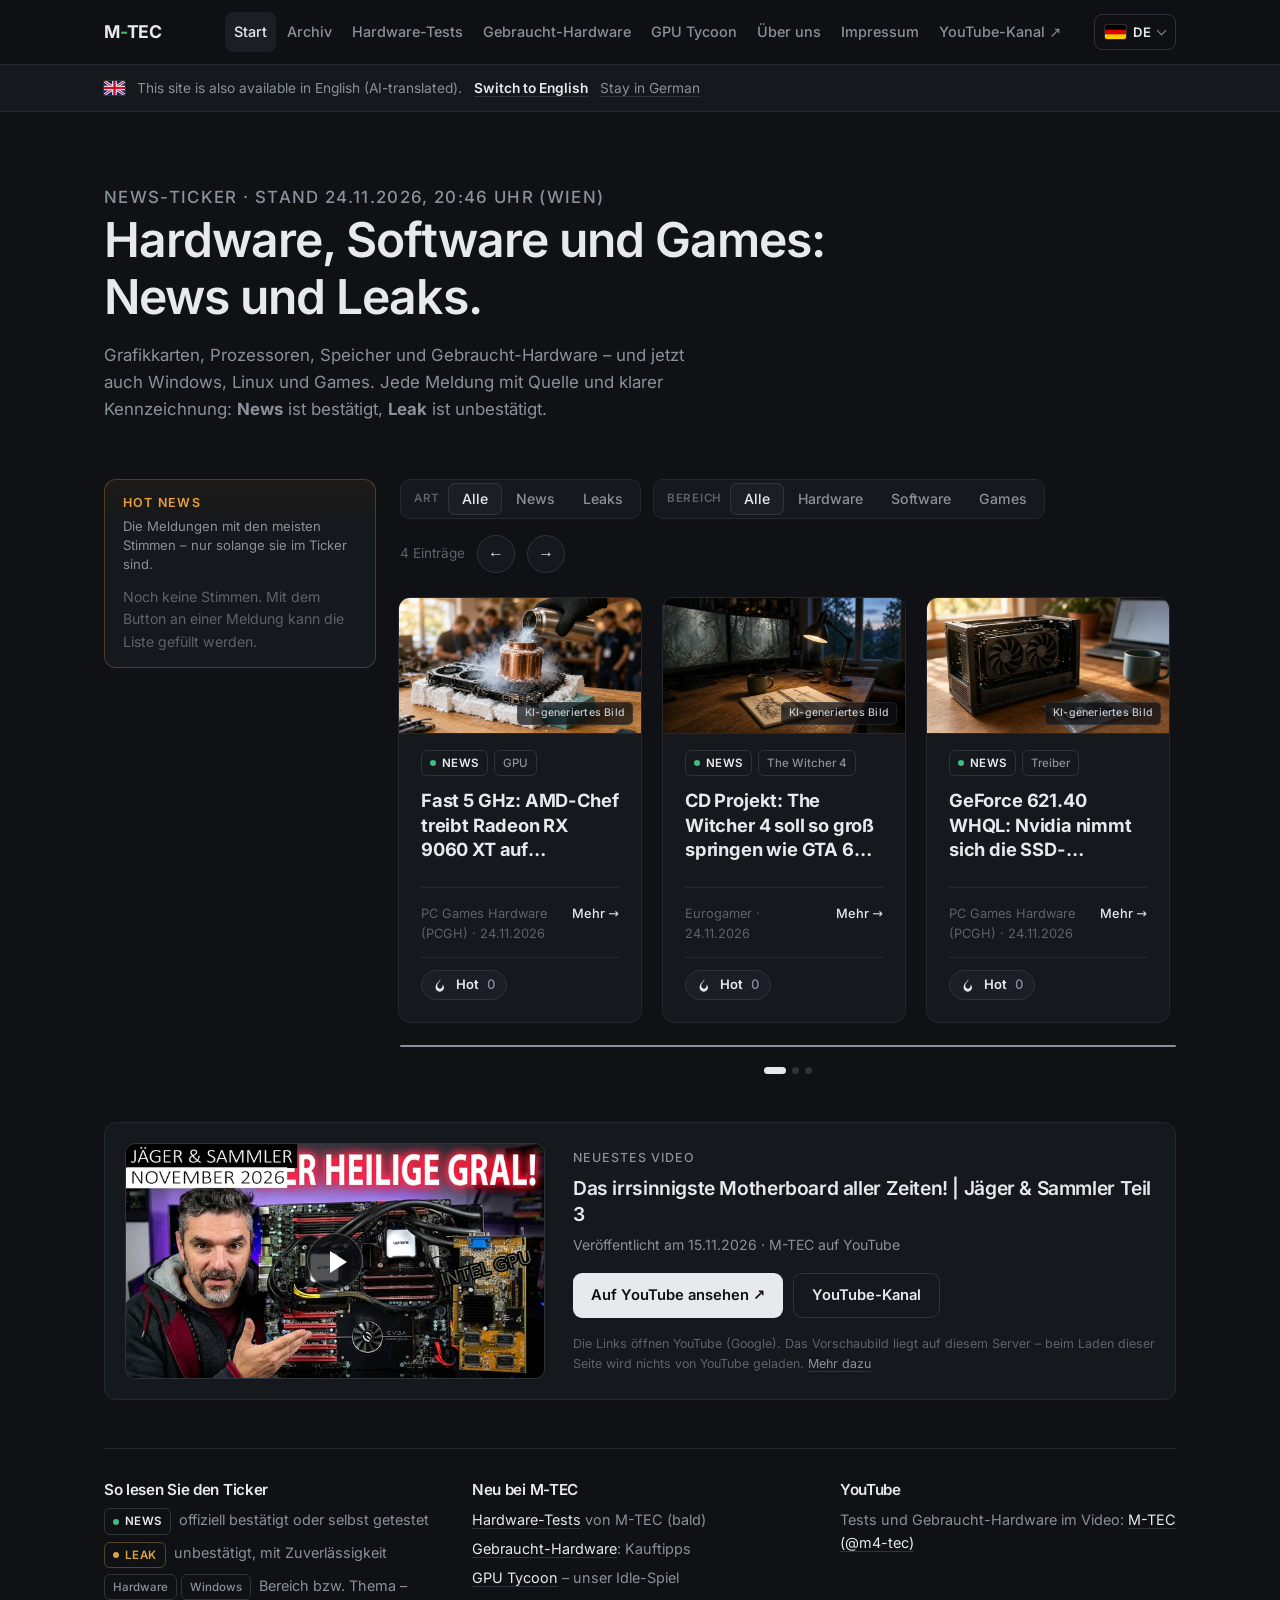
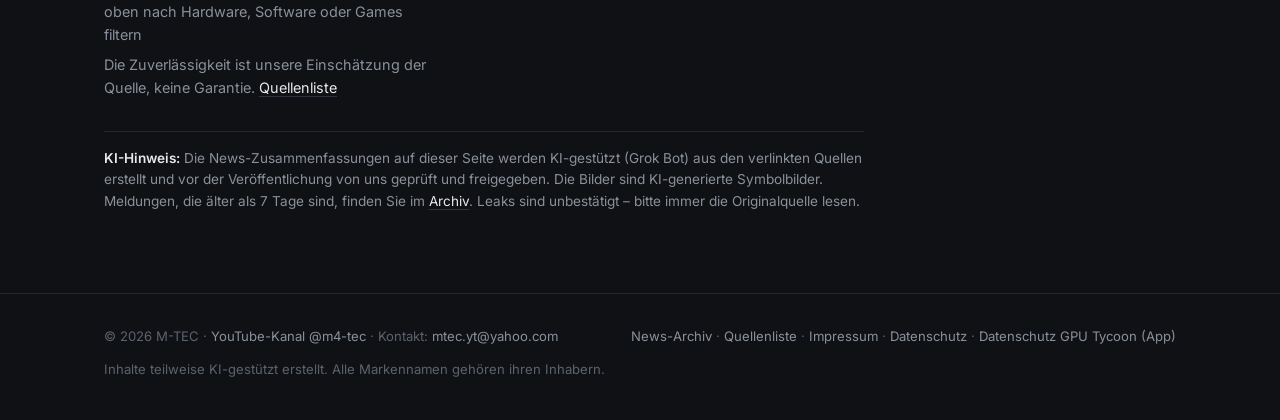
==== commit 95f528f5: "hardware: publish 11 approved Nov 24 evening drafts Ticker now 149 live items, archive unchanged at " ====
--- a/hardware/index.html
+++ b/hardware/index.html
@@ -6,9 +6,9 @@
 <title data-i18n="t9a94773467">News &amp; Leaks zu Hardware, Software und Games – M-TEC</title>
 <meta name="description" content="M-TEC: News und Leaks zu Hardware, Software und Games, dazu Hardware-Tests und Gebraucht-Hardware – vom Team M-TEC." data-i18n-attr="content:tddb9b400e4">
 <link rel="icon" href="assets/img/gpu-tycoon-icon.png">
-<link rel="stylesheet" href="assets/style.css?v=b9e13bebea06">
-<link rel="stylesheet" href="assets/hot.css?v=b9e13bebea06">
-<script src="assets/i18n.js?v=b9e13bebea06"></script>
+<link rel="stylesheet" href="assets/style.css?v=bc358b373032">
+<link rel="stylesheet" href="assets/hot.css?v=bc358b373032">
+<script src="assets/i18n.js?v=bc358b373032"></script>
 </head>
 <body>
 <header class="site-header"><div class="wrap">
@@ -91,10 +91,10 @@
 <script>
 window.MTEC_HOT_CONFIG = { mode: "http", endpoint: "https://mtec-hot-news.mtec-hot.workers.dev" };
 </script>
-<script src="assets/hot-votes.js?v=b9e13bebea06"></script>
-<script src="assets/hot.js?v=b9e13bebea06"></script>
-<script src="assets/app.js?v=b9e13bebea06" defer></script>
-<script src="data/news.js?v=b9e13bebea06"></script>
-<script src="data/latest-video.js?v=b9e13bebea06"></script>
+<script src="assets/hot-votes.js?v=bc358b373032"></script>
+<script src="assets/hot.js?v=bc358b373032"></script>
+<script src="assets/app.js?v=bc358b373032" defer></script>
+<script src="data/news.js?v=bc358b373032"></script>
+<script src="data/latest-video.js?v=bc358b373032"></script>
 </body>
 </html>
--- a/hardware/assets/style.css
+++ b/hardware/assets/style.css
@@ -1,14 +1,14 @@
 /* M-TEC Hardware – Prototyp, minimalistisches Design.
    Schrift: Inter (lokal eingebunden, OFL-Lizenz, keine externen Aufrufe) – Latin, Latin-Ext und Kyrillisch (für Bulgarisch). */
 @font-face{font-family:"Inter";font-style:normal;font-display:swap;font-weight:100 900;
-  src:url("fonts/inter-latin-wght-normal.woff2?v=b9e13bebea06") format("woff2-variations"),url("fonts/inter-latin-wght-normal.woff2?v=b9e13bebea06") format("woff2");
+  src:url("fonts/inter-latin-wght-normal.woff2?v=bc358b373032") format("woff2-variations"),url("fonts/inter-latin-wght-normal.woff2?v=bc358b373032") format("woff2");
   unicode-range:U+0000-00FF,U+0131,U+0152-0153,U+02BB-02BC,U+02C6,U+02DA,U+02DC,U+0304,U+0308,U+0329,U+2000-206F,U+20AC,U+2122,U+2191,U+2193,U+2212,U+2215,U+FEFF,U+FFFD}
 @font-face{font-family:"Inter";font-style:normal;font-display:swap;font-weight:100 900;
-  src:url("fonts/inter-latin-ext-wght-normal.woff2?v=b9e13bebea06") format("woff2-variations"),url("fonts/inter-latin-ext-wght-normal.woff2?v=b9e13bebea06") format("woff2");
+  src:url("fonts/inter-latin-ext-wght-normal.woff2?v=bc358b373032") format("woff2-variations"),url("fonts/inter-latin-ext-wght-normal.woff2?v=bc358b373032") format("woff2");
   unicode-range:U+0100-02BA,U+02BD-02C5,U+02C7-02CC,U+02CE-02D7,U+02DD-02FF,U+1D00-1DBF,U+1E00-1E9F,U+1EF2-1EFF,U+2020,U+20A0-20AB,U+20AD-20C0,U+2113,U+2C60-2C7F,U+A720-A7FF}
 
 @font-face{font-family:"Inter";font-style:normal;font-display:swap;font-weight:100 900;
-  src:url("fonts/inter-cyrillic-wght-normal.woff2?v=b9e13bebea06") format("woff2-variations"),url("fonts/inter-cyrillic-wght-normal.woff2?v=b9e13bebea06") format("woff2");
+  src:url("fonts/inter-cyrillic-wght-normal.woff2?v=bc358b373032") format("woff2-variations"),url("fonts/inter-cyrillic-wght-normal.woff2?v=bc358b373032") format("woff2");
   unicode-range:U+0301,U+0400-045F,U+0490-0491,U+04B0-04B1,U+2116}
 
 :root{
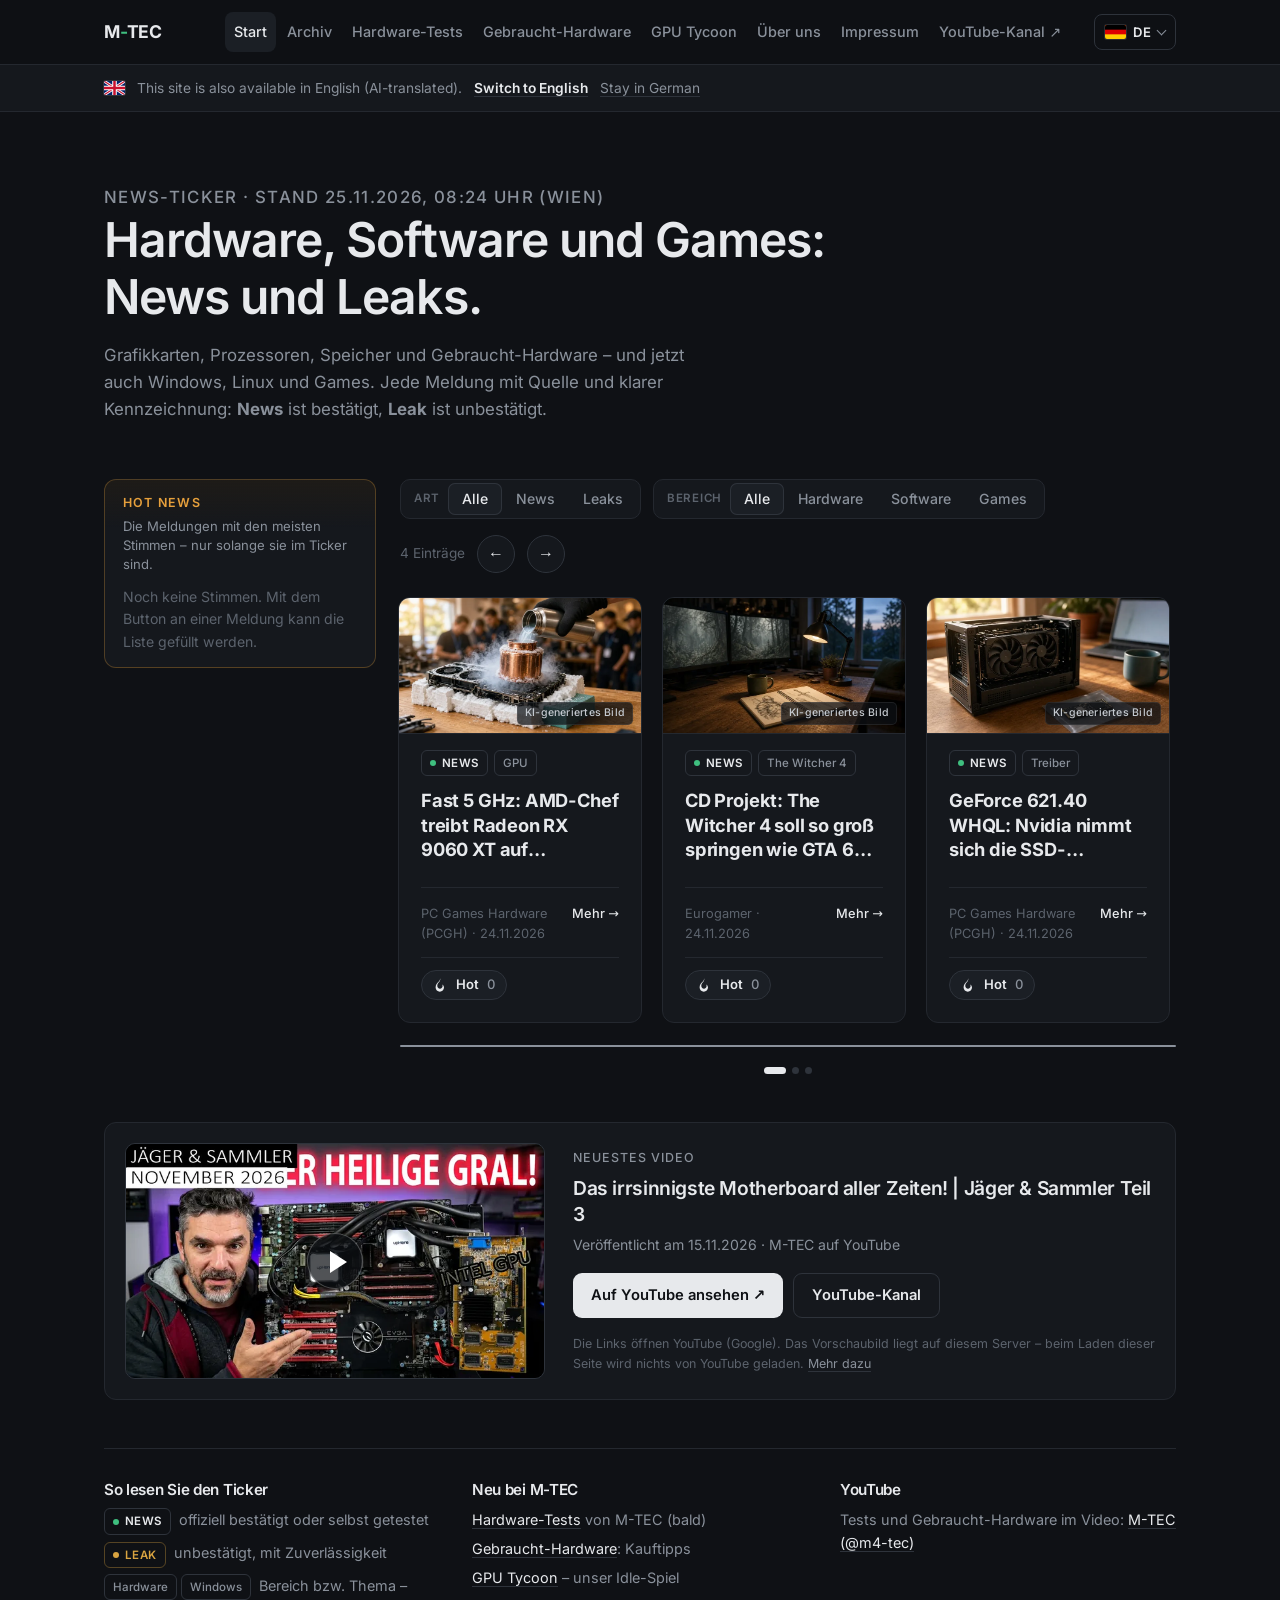
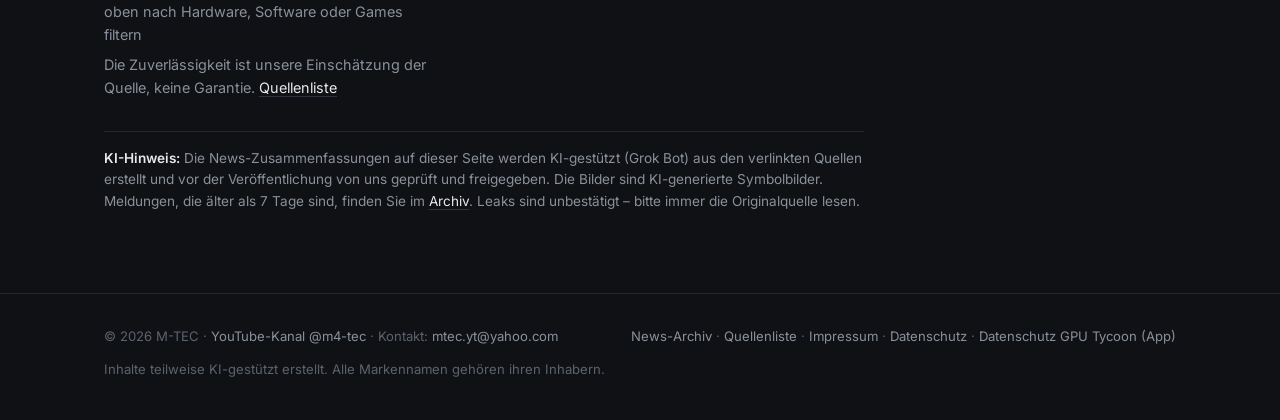
==== commit 6822d2e6: "hardware: archive 3 ticker entries older than 7 days" ====
--- a/hardware/index.html
+++ b/hardware/index.html
@@ -6,9 +6,9 @@
 <title data-i18n="t9a94773467">News &amp; Leaks zu Hardware, Software und Games – M-TEC</title>
 <meta name="description" content="M-TEC: News und Leaks zu Hardware, Software und Games, dazu Hardware-Tests und Gebraucht-Hardware – vom Team M-TEC." data-i18n-attr="content:tddb9b400e4">
 <link rel="icon" href="assets/img/gpu-tycoon-icon.png">
-<link rel="stylesheet" href="assets/style.css?v=bc358b373032">
-<link rel="stylesheet" href="assets/hot.css?v=bc358b373032">
-<script src="assets/i18n.js?v=bc358b373032"></script>
+<link rel="stylesheet" href="assets/style.css?v=b092a1c73899">
+<link rel="stylesheet" href="assets/hot.css?v=b092a1c73899">
+<script src="assets/i18n.js?v=b092a1c73899"></script>
 </head>
 <body>
 <header class="site-header"><div class="wrap">
@@ -91,10 +91,10 @@
 <script>
 window.MTEC_HOT_CONFIG = { mode: "http", endpoint: "https://mtec-hot-news.mtec-hot.workers.dev" };
 </script>
-<script src="assets/hot-votes.js?v=bc358b373032"></script>
-<script src="assets/hot.js?v=bc358b373032"></script>
-<script src="assets/app.js?v=bc358b373032" defer></script>
-<script src="data/news.js?v=bc358b373032"></script>
-<script src="data/latest-video.js?v=bc358b373032"></script>
+<script src="assets/hot-votes.js?v=b092a1c73899"></script>
+<script src="assets/hot.js?v=b092a1c73899"></script>
+<script src="assets/app.js?v=b092a1c73899" defer></script>
+<script src="data/news.js?v=b092a1c73899"></script>
+<script src="data/latest-video.js?v=b092a1c73899"></script>
 </body>
 </html>
--- a/hardware/assets/style.css
+++ b/hardware/assets/style.css
@@ -1,14 +1,14 @@
 /* M-TEC Hardware – Prototyp, minimalistisches Design.
    Schrift: Inter (lokal eingebunden, OFL-Lizenz, keine externen Aufrufe) – Latin, Latin-Ext und Kyrillisch (für Bulgarisch). */
 @font-face{font-family:"Inter";font-style:normal;font-display:swap;font-weight:100 900;
-  src:url("fonts/inter-latin-wght-normal.woff2?v=bc358b373032") format("woff2-variations"),url("fonts/inter-latin-wght-normal.woff2?v=bc358b373032") format("woff2");
+  src:url("fonts/inter-latin-wght-normal.woff2?v=b092a1c73899") format("woff2-variations"),url("fonts/inter-latin-wght-normal.woff2?v=b092a1c73899") format("woff2");
   unicode-range:U+0000-00FF,U+0131,U+0152-0153,U+02BB-02BC,U+02C6,U+02DA,U+02DC,U+0304,U+0308,U+0329,U+2000-206F,U+20AC,U+2122,U+2191,U+2193,U+2212,U+2215,U+FEFF,U+FFFD}
 @font-face{font-family:"Inter";font-style:normal;font-display:swap;font-weight:100 900;
-  src:url("fonts/inter-latin-ext-wght-normal.woff2?v=bc358b373032") format("woff2-variations"),url("fonts/inter-latin-ext-wght-normal.woff2?v=bc358b373032") format("woff2");
+  src:url("fonts/inter-latin-ext-wght-normal.woff2?v=b092a1c73899") format("woff2-variations"),url("fonts/inter-latin-ext-wght-normal.woff2?v=b092a1c73899") format("woff2");
   unicode-range:U+0100-02BA,U+02BD-02C5,U+02C7-02CC,U+02CE-02D7,U+02DD-02FF,U+1D00-1DBF,U+1E00-1E9F,U+1EF2-1EFF,U+2020,U+20A0-20AB,U+20AD-20C0,U+2113,U+2C60-2C7F,U+A720-A7FF}
 
 @font-face{font-family:"Inter";font-style:normal;font-display:swap;font-weight:100 900;
-  src:url("fonts/inter-cyrillic-wght-normal.woff2?v=bc358b373032") format("woff2-variations"),url("fonts/inter-cyrillic-wght-normal.woff2?v=bc358b373032") format("woff2");
+  src:url("fonts/inter-cyrillic-wght-normal.woff2?v=b092a1c73899") format("woff2-variations"),url("fonts/inter-cyrillic-wght-normal.woff2?v=b092a1c73899") format("woff2");
   unicode-range:U+0301,U+0400-045F,U+0490-0491,U+04B0-04B1,U+2116}
 
 :root{
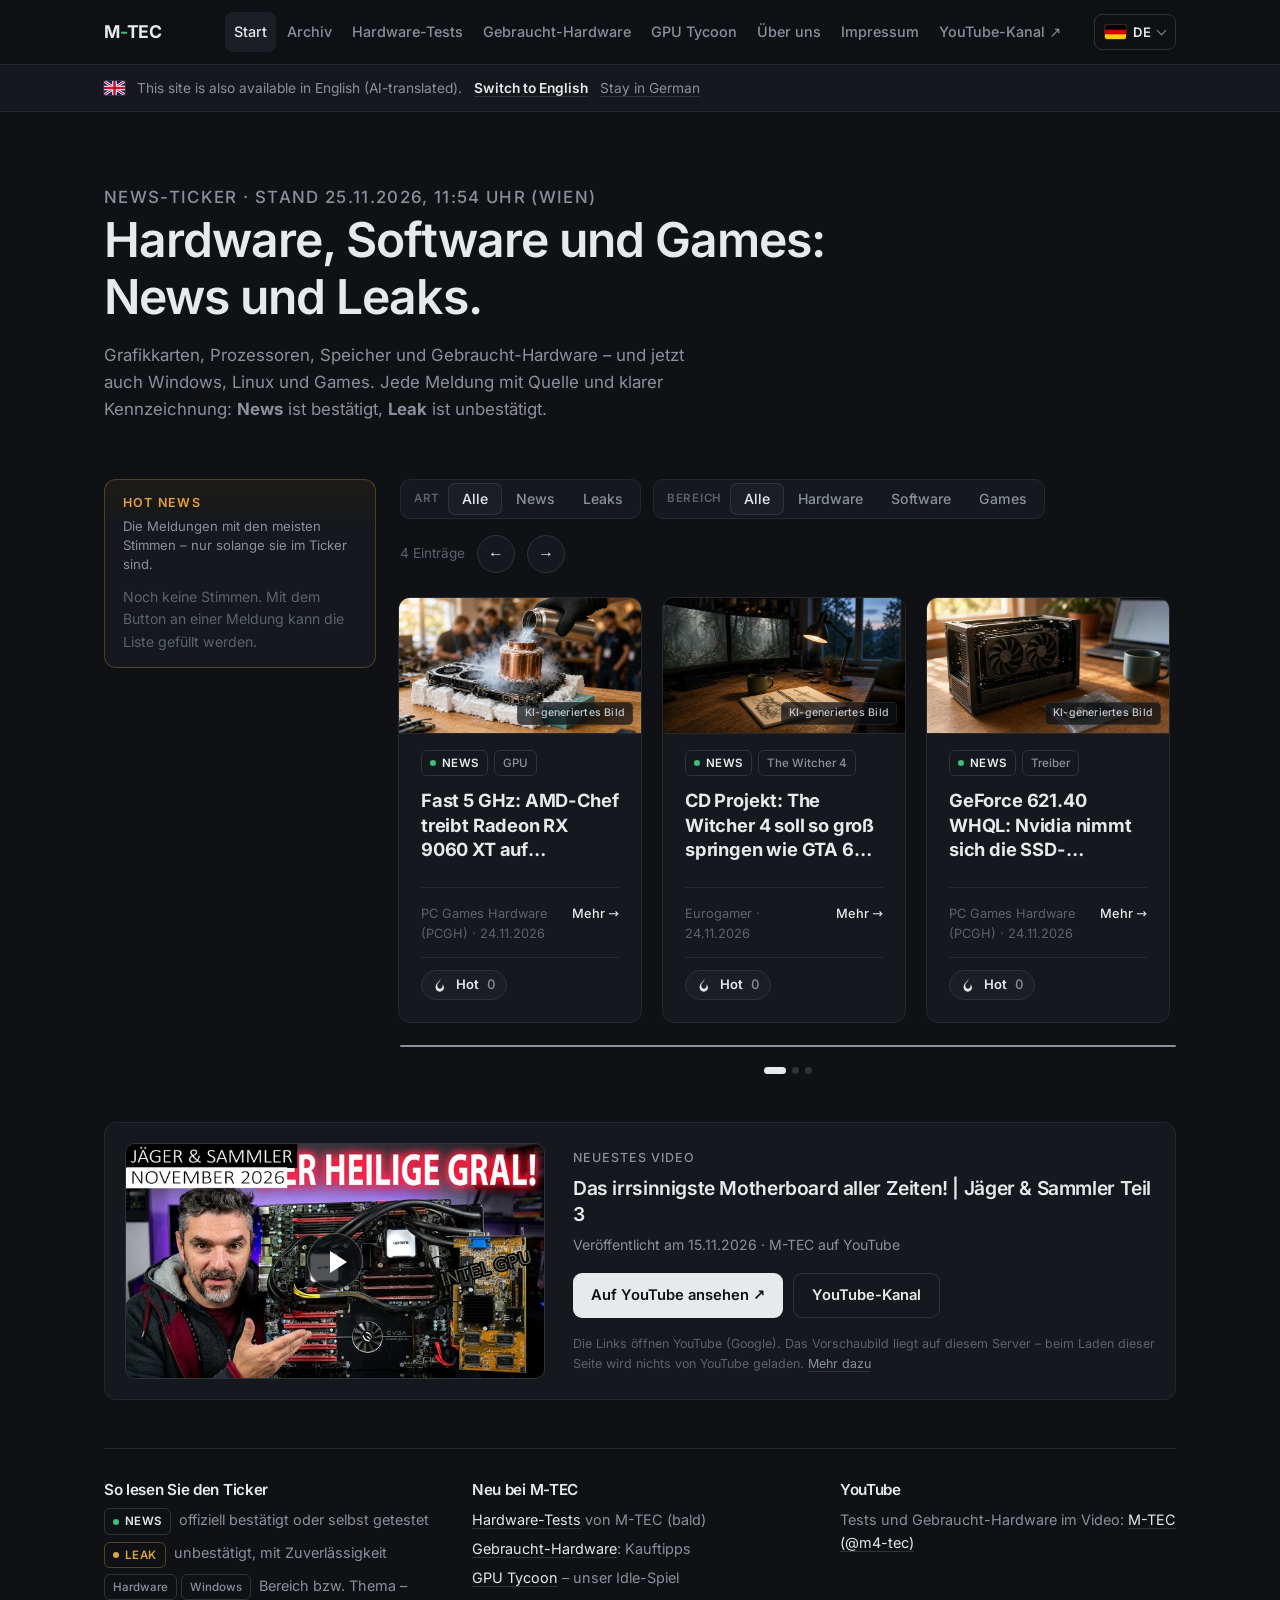
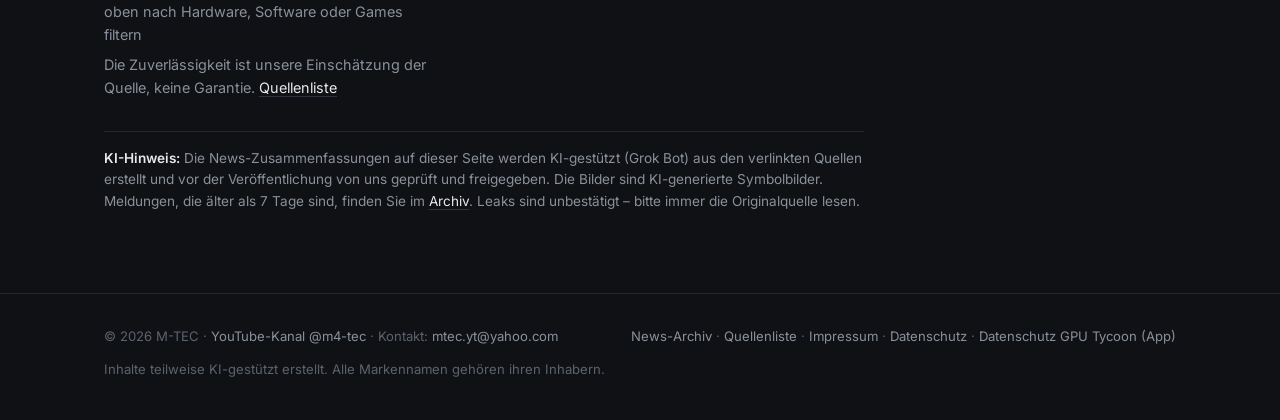
==== commit 0a358c5a: "hardware: archive 2 ticker entries older than 7 days" ====
--- a/hardware/index.html
+++ b/hardware/index.html
@@ -6,9 +6,9 @@
 <title data-i18n="t9a94773467">News &amp; Leaks zu Hardware, Software und Games – M-TEC</title>
 <meta name="description" content="M-TEC: News und Leaks zu Hardware, Software und Games, dazu Hardware-Tests und Gebraucht-Hardware – vom Team M-TEC." data-i18n-attr="content:tddb9b400e4">
 <link rel="icon" href="assets/img/gpu-tycoon-icon.png">
-<link rel="stylesheet" href="assets/style.css?v=b092a1c73899">
-<link rel="stylesheet" href="assets/hot.css?v=b092a1c73899">
-<script src="assets/i18n.js?v=b092a1c73899"></script>
+<link rel="stylesheet" href="assets/style.css?v=b1871b86ff52">
+<link rel="stylesheet" href="assets/hot.css?v=b1871b86ff52">
+<script src="assets/i18n.js?v=b1871b86ff52"></script>
 </head>
 <body>
 <header class="site-header"><div class="wrap">
@@ -91,10 +91,10 @@
 <script>
 window.MTEC_HOT_CONFIG = { mode: "http", endpoint: "https://mtec-hot-news.mtec-hot.workers.dev" };
 </script>
-<script src="assets/hot-votes.js?v=b092a1c73899"></script>
-<script src="assets/hot.js?v=b092a1c73899"></script>
-<script src="assets/app.js?v=b092a1c73899" defer></script>
-<script src="data/news.js?v=b092a1c73899"></script>
-<script src="data/latest-video.js?v=b092a1c73899"></script>
+<script src="assets/hot-votes.js?v=b1871b86ff52"></script>
+<script src="assets/hot.js?v=b1871b86ff52"></script>
+<script src="assets/app.js?v=b1871b86ff52" defer></script>
+<script src="data/news.js?v=b1871b86ff52"></script>
+<script src="data/latest-video.js?v=b1871b86ff52"></script>
 </body>
 </html>
--- a/hardware/assets/style.css
+++ b/hardware/assets/style.css
@@ -1,14 +1,14 @@
 /* M-TEC Hardware – Prototyp, minimalistisches Design.
    Schrift: Inter (lokal eingebunden, OFL-Lizenz, keine externen Aufrufe) – Latin, Latin-Ext und Kyrillisch (für Bulgarisch). */
 @font-face{font-family:"Inter";font-style:normal;font-display:swap;font-weight:100 900;
-  src:url("fonts/inter-latin-wght-normal.woff2?v=b092a1c73899") format("woff2-variations"),url("fonts/inter-latin-wght-normal.woff2?v=b092a1c73899") format("woff2");
+  src:url("fonts/inter-latin-wght-normal.woff2?v=b1871b86ff52") format("woff2-variations"),url("fonts/inter-latin-wght-normal.woff2?v=b1871b86ff52") format("woff2");
   unicode-range:U+0000-00FF,U+0131,U+0152-0153,U+02BB-02BC,U+02C6,U+02DA,U+02DC,U+0304,U+0308,U+0329,U+2000-206F,U+20AC,U+2122,U+2191,U+2193,U+2212,U+2215,U+FEFF,U+FFFD}
 @font-face{font-family:"Inter";font-style:normal;font-display:swap;font-weight:100 900;
-  src:url("fonts/inter-latin-ext-wght-normal.woff2?v=b092a1c73899") format("woff2-variations"),url("fonts/inter-latin-ext-wght-normal.woff2?v=b092a1c73899") format("woff2");
+  src:url("fonts/inter-latin-ext-wght-normal.woff2?v=b1871b86ff52") format("woff2-variations"),url("fonts/inter-latin-ext-wght-normal.woff2?v=b1871b86ff52") format("woff2");
   unicode-range:U+0100-02BA,U+02BD-02C5,U+02C7-02CC,U+02CE-02D7,U+02DD-02FF,U+1D00-1DBF,U+1E00-1E9F,U+1EF2-1EFF,U+2020,U+20A0-20AB,U+20AD-20C0,U+2113,U+2C60-2C7F,U+A720-A7FF}
 
 @font-face{font-family:"Inter";font-style:normal;font-display:swap;font-weight:100 900;
-  src:url("fonts/inter-cyrillic-wght-normal.woff2?v=b092a1c73899") format("woff2-variations"),url("fonts/inter-cyrillic-wght-normal.woff2?v=b092a1c73899") format("woff2");
+  src:url("fonts/inter-cyrillic-wght-normal.woff2?v=b1871b86ff52") format("woff2-variations"),url("fonts/inter-cyrillic-wght-normal.woff2?v=b1871b86ff52") format("woff2");
   unicode-range:U+0301,U+0400-045F,U+0490-0491,U+04B0-04B1,U+2116}
 
 :root{
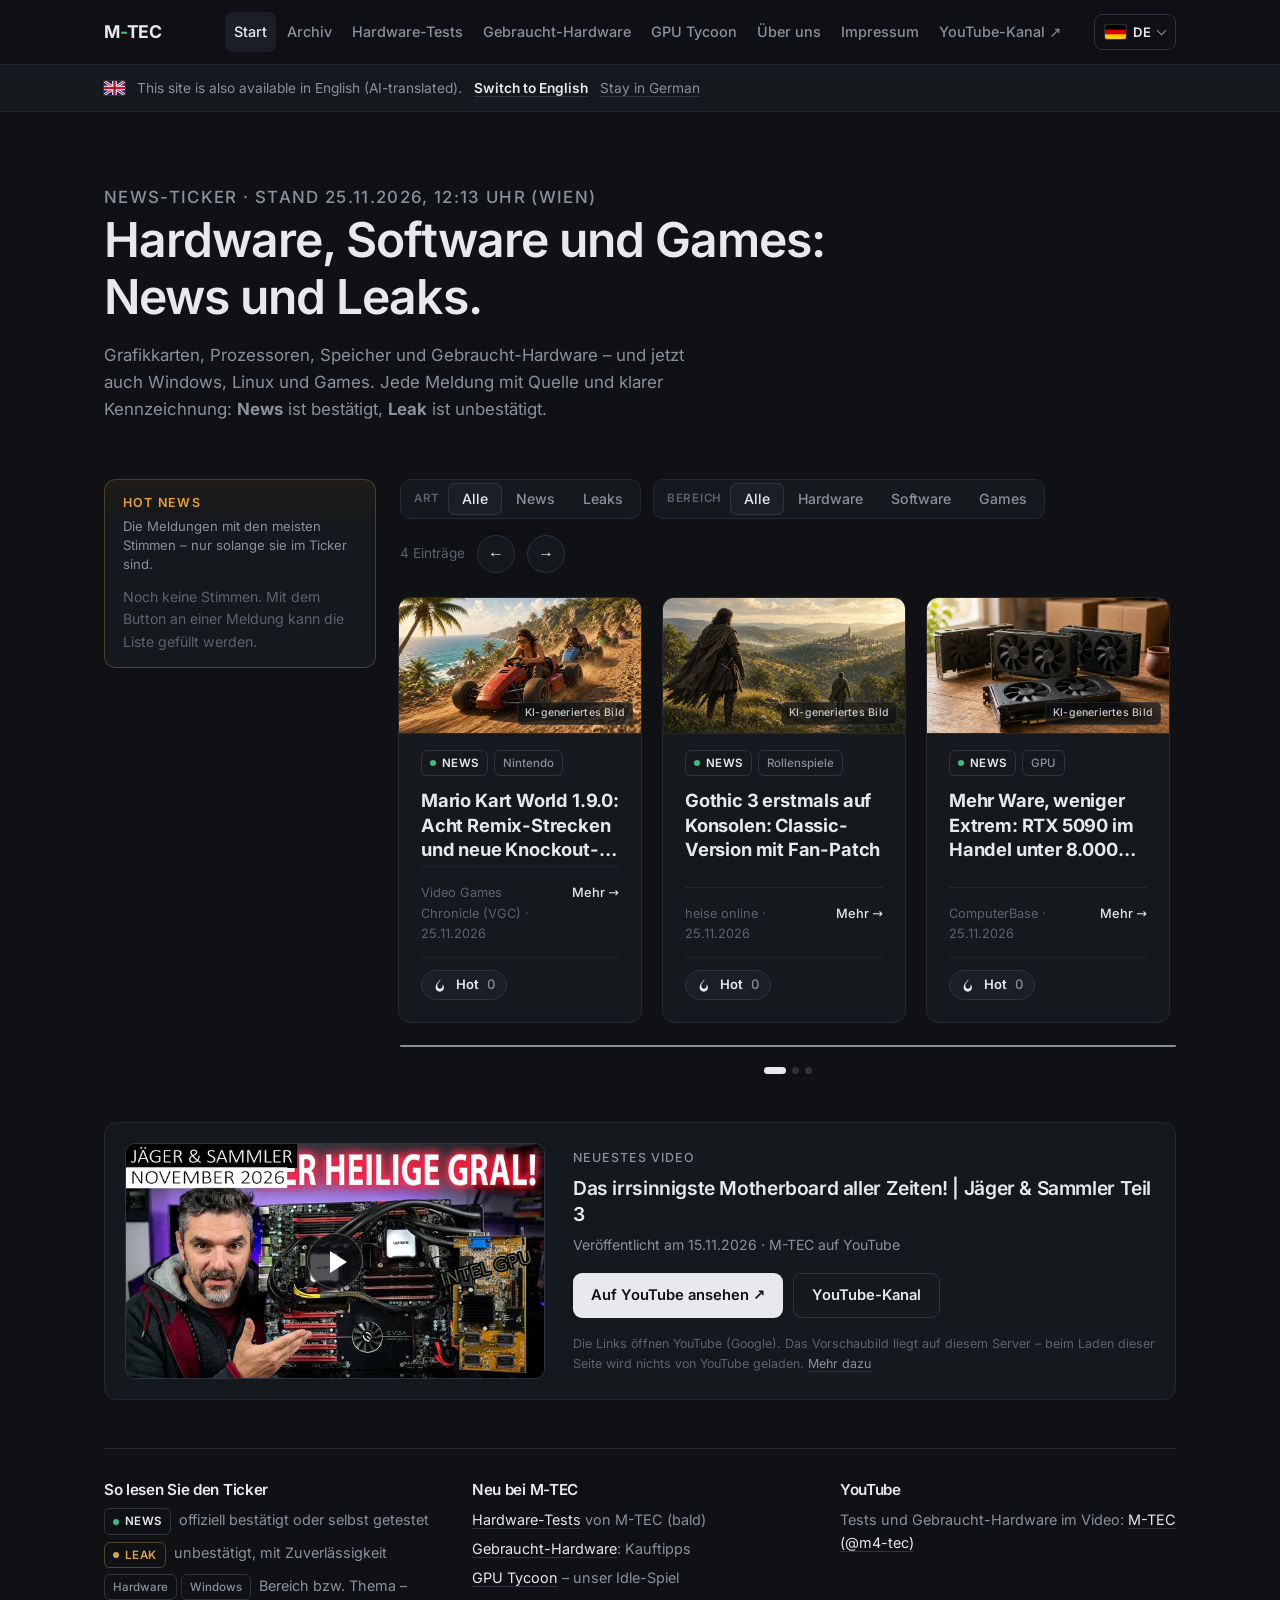
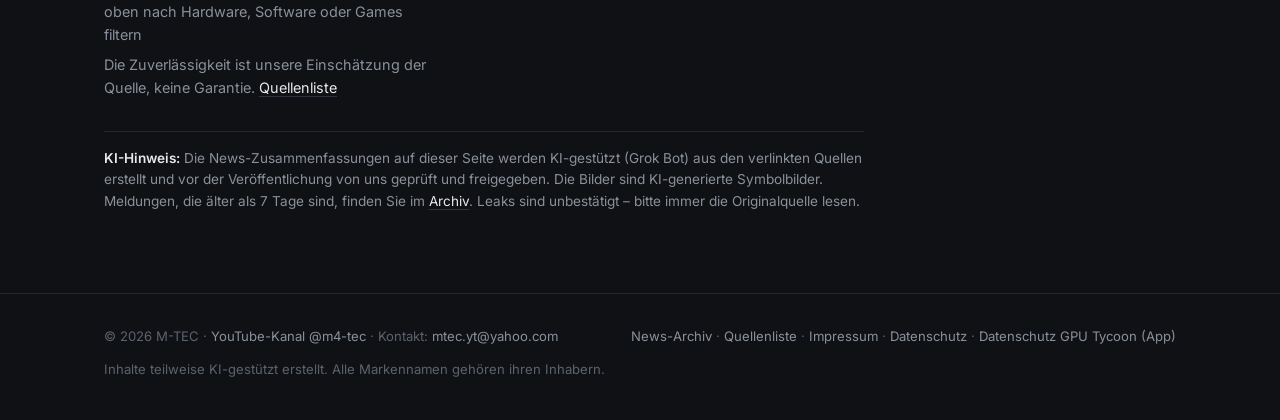
==== commit bc54d794: "hardware: publish 18 approved Nov 25 morning drafts" ====
--- a/hardware/index.html
+++ b/hardware/index.html
@@ -6,9 +6,9 @@
 <title data-i18n="t9a94773467">News &amp; Leaks zu Hardware, Software und Games – M-TEC</title>
 <meta name="description" content="M-TEC: News und Leaks zu Hardware, Software und Games, dazu Hardware-Tests und Gebraucht-Hardware – vom Team M-TEC." data-i18n-attr="content:tddb9b400e4">
 <link rel="icon" href="assets/img/gpu-tycoon-icon.png">
-<link rel="stylesheet" href="assets/style.css?v=b1871b86ff52">
-<link rel="stylesheet" href="assets/hot.css?v=b1871b86ff52">
-<script src="assets/i18n.js?v=b1871b86ff52"></script>
+<link rel="stylesheet" href="assets/style.css?v=bdcca342bf80">
+<link rel="stylesheet" href="assets/hot.css?v=bdcca342bf80">
+<script src="assets/i18n.js?v=bdcca342bf80"></script>
 </head>
 <body>
 <header class="site-header"><div class="wrap">
@@ -91,10 +91,10 @@
 <script>
 window.MTEC_HOT_CONFIG = { mode: "http", endpoint: "https://mtec-hot-news.mtec-hot.workers.dev" };
 </script>
-<script src="assets/hot-votes.js?v=b1871b86ff52"></script>
-<script src="assets/hot.js?v=b1871b86ff52"></script>
-<script src="assets/app.js?v=b1871b86ff52" defer></script>
-<script src="data/news.js?v=b1871b86ff52"></script>
-<script src="data/latest-video.js?v=b1871b86ff52"></script>
+<script src="assets/hot-votes.js?v=bdcca342bf80"></script>
+<script src="assets/hot.js?v=bdcca342bf80"></script>
+<script src="assets/app.js?v=bdcca342bf80" defer></script>
+<script src="data/news.js?v=bdcca342bf80"></script>
+<script src="data/latest-video.js?v=bdcca342bf80"></script>
 </body>
 </html>
--- a/hardware/assets/style.css
+++ b/hardware/assets/style.css
@@ -1,14 +1,14 @@
 /* M-TEC Hardware – Prototyp, minimalistisches Design.
    Schrift: Inter (lokal eingebunden, OFL-Lizenz, keine externen Aufrufe) – Latin, Latin-Ext und Kyrillisch (für Bulgarisch). */
 @font-face{font-family:"Inter";font-style:normal;font-display:swap;font-weight:100 900;
-  src:url("fonts/inter-latin-wght-normal.woff2?v=b1871b86ff52") format("woff2-variations"),url("fonts/inter-latin-wght-normal.woff2?v=b1871b86ff52") format("woff2");
+  src:url("fonts/inter-latin-wght-normal.woff2?v=bdcca342bf80") format("woff2-variations"),url("fonts/inter-latin-wght-normal.woff2?v=bdcca342bf80") format("woff2");
   unicode-range:U+0000-00FF,U+0131,U+0152-0153,U+02BB-02BC,U+02C6,U+02DA,U+02DC,U+0304,U+0308,U+0329,U+2000-206F,U+20AC,U+2122,U+2191,U+2193,U+2212,U+2215,U+FEFF,U+FFFD}
 @font-face{font-family:"Inter";font-style:normal;font-display:swap;font-weight:100 900;
-  src:url("fonts/inter-latin-ext-wght-normal.woff2?v=b1871b86ff52") format("woff2-variations"),url("fonts/inter-latin-ext-wght-normal.woff2?v=b1871b86ff52") format("woff2");
+  src:url("fonts/inter-latin-ext-wght-normal.woff2?v=bdcca342bf80") format("woff2-variations"),url("fonts/inter-latin-ext-wght-normal.woff2?v=bdcca342bf80") format("woff2");
   unicode-range:U+0100-02BA,U+02BD-02C5,U+02C7-02CC,U+02CE-02D7,U+02DD-02FF,U+1D00-1DBF,U+1E00-1E9F,U+1EF2-1EFF,U+2020,U+20A0-20AB,U+20AD-20C0,U+2113,U+2C60-2C7F,U+A720-A7FF}
 
 @font-face{font-family:"Inter";font-style:normal;font-display:swap;font-weight:100 900;
-  src:url("fonts/inter-cyrillic-wght-normal.woff2?v=b1871b86ff52") format("woff2-variations"),url("fonts/inter-cyrillic-wght-normal.woff2?v=b1871b86ff52") format("woff2");
+  src:url("fonts/inter-cyrillic-wght-normal.woff2?v=bdcca342bf80") format("woff2-variations"),url("fonts/inter-cyrillic-wght-normal.woff2?v=bdcca342bf80") format("woff2");
   unicode-range:U+0301,U+0400-045F,U+0490-0491,U+04B0-04B1,U+2116}
 
 :root{
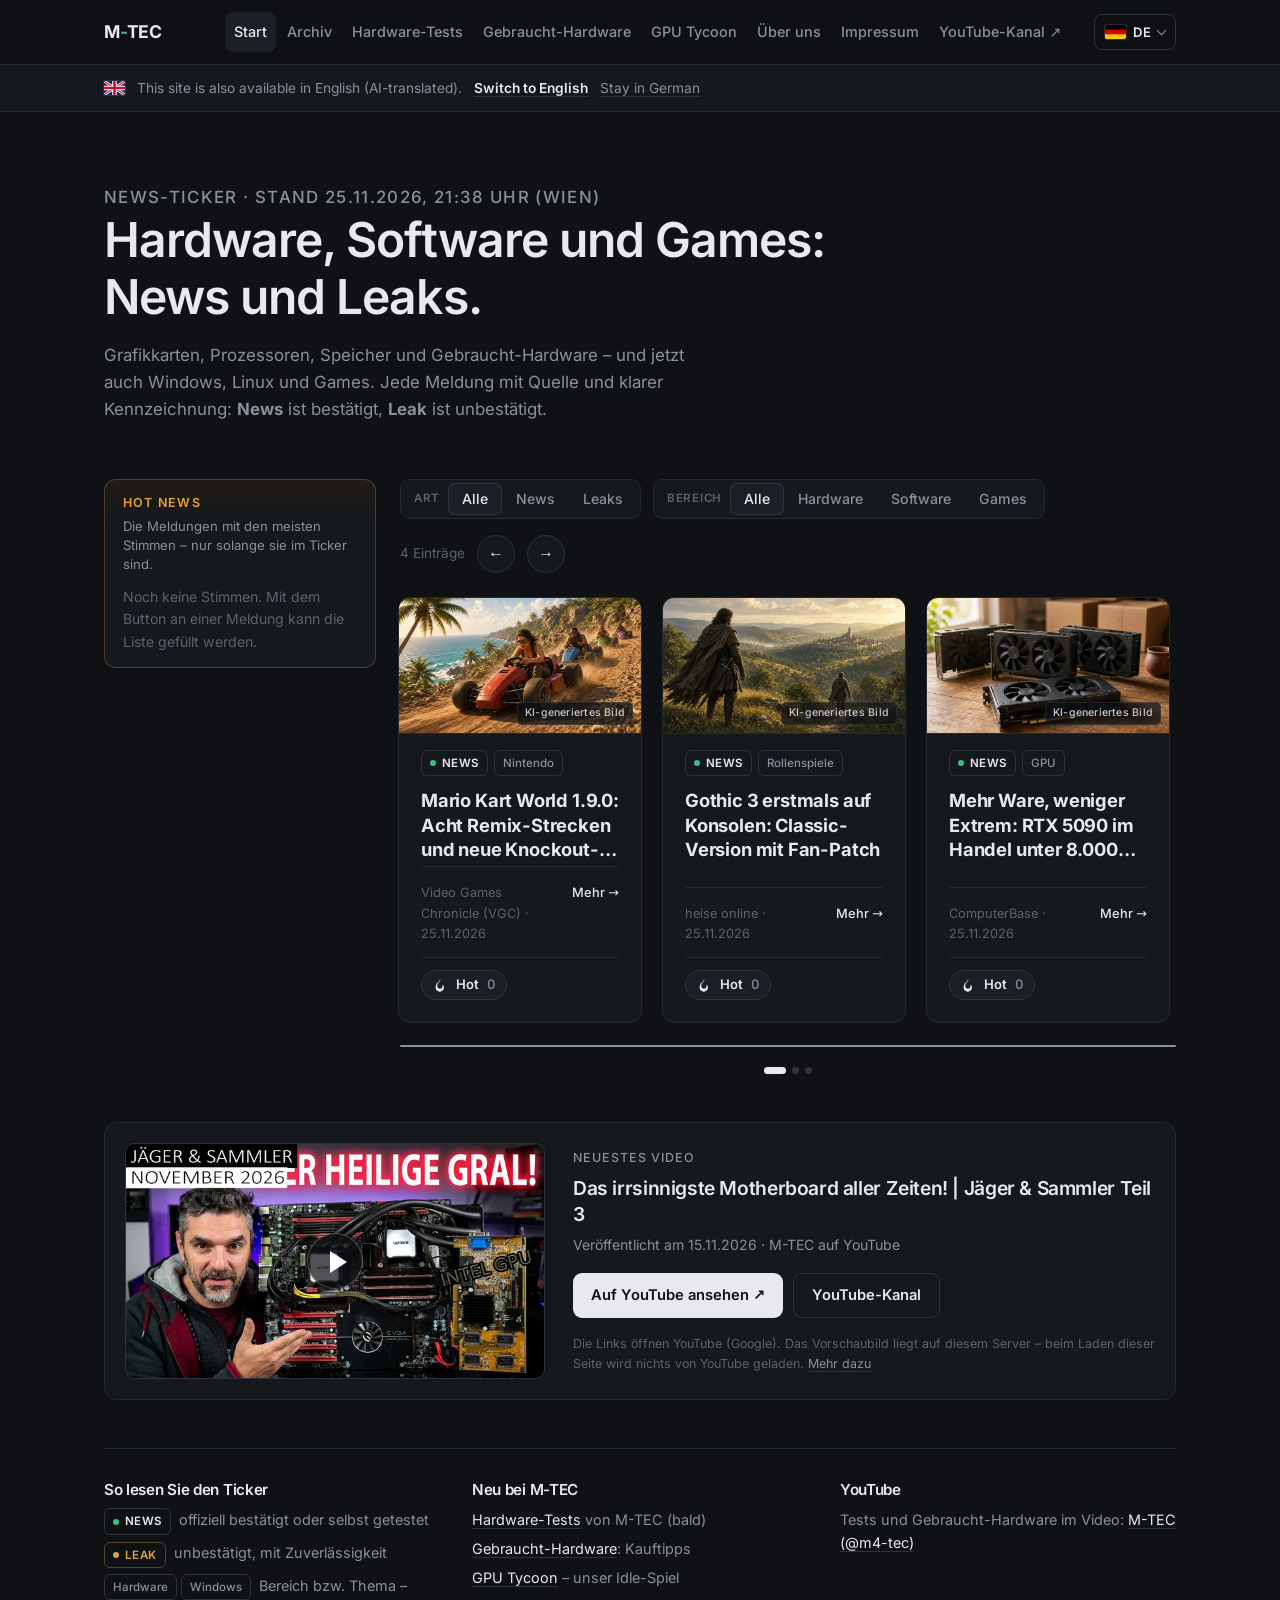
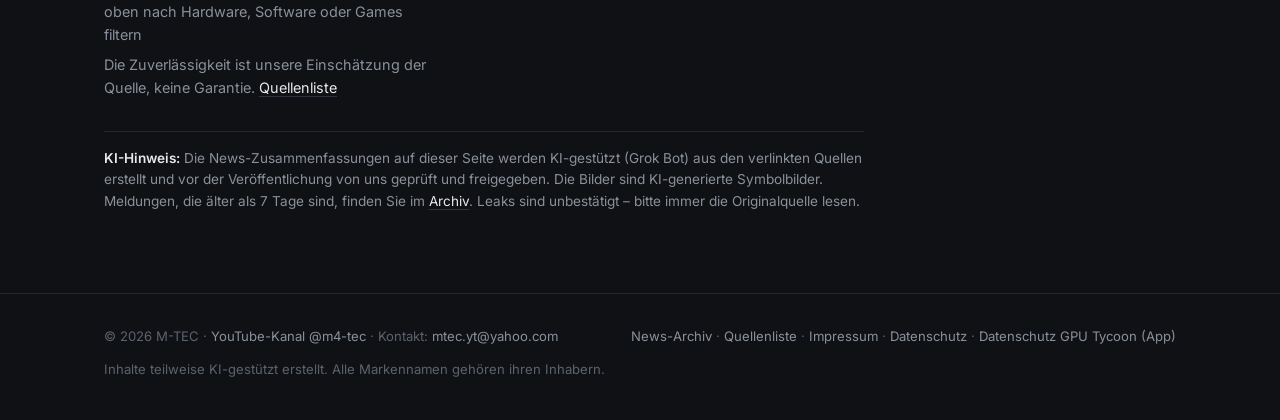
==== commit 99100a26: "hardware: Archiv-Lauf 25.11. abends (14 Einträge archiviert, Bilder entfernt)" ====
--- a/hardware/index.html
+++ b/hardware/index.html
@@ -6,9 +6,9 @@
 <title data-i18n="t9a94773467">News &amp; Leaks zu Hardware, Software und Games – M-TEC</title>
 <meta name="description" content="M-TEC: News und Leaks zu Hardware, Software und Games, dazu Hardware-Tests und Gebraucht-Hardware – vom Team M-TEC." data-i18n-attr="content:tddb9b400e4">
 <link rel="icon" href="assets/img/gpu-tycoon-icon.png">
-<link rel="stylesheet" href="assets/style.css?v=bdcca342bf80">
-<link rel="stylesheet" href="assets/hot.css?v=bdcca342bf80">
-<script src="assets/i18n.js?v=bdcca342bf80"></script>
+<link rel="stylesheet" href="assets/style.css?v=c6c732429214">
+<link rel="stylesheet" href="assets/hot.css?v=c6c732429214">
+<script src="assets/i18n.js?v=c6c732429214"></script>
 </head>
 <body>
 <header class="site-header"><div class="wrap">
@@ -91,10 +91,10 @@
 <script>
 window.MTEC_HOT_CONFIG = { mode: "http", endpoint: "https://mtec-hot-news.mtec-hot.workers.dev" };
 </script>
-<script src="assets/hot-votes.js?v=bdcca342bf80"></script>
-<script src="assets/hot.js?v=bdcca342bf80"></script>
-<script src="assets/app.js?v=bdcca342bf80" defer></script>
-<script src="data/news.js?v=bdcca342bf80"></script>
-<script src="data/latest-video.js?v=bdcca342bf80"></script>
+<script src="assets/hot-votes.js?v=c6c732429214"></script>
+<script src="assets/hot.js?v=c6c732429214"></script>
+<script src="assets/app.js?v=c6c732429214" defer></script>
+<script src="data/news.js?v=c6c732429214"></script>
+<script src="data/latest-video.js?v=c6c732429214"></script>
 </body>
 </html>
--- a/hardware/assets/style.css
+++ b/hardware/assets/style.css
@@ -1,14 +1,14 @@
 /* M-TEC Hardware – Prototyp, minimalistisches Design.
    Schrift: Inter (lokal eingebunden, OFL-Lizenz, keine externen Aufrufe) – Latin, Latin-Ext und Kyrillisch (für Bulgarisch). */
 @font-face{font-family:"Inter";font-style:normal;font-display:swap;font-weight:100 900;
-  src:url("fonts/inter-latin-wght-normal.woff2?v=bdcca342bf80") format("woff2-variations"),url("fonts/inter-latin-wght-normal.woff2?v=bdcca342bf80") format("woff2");
+  src:url("fonts/inter-latin-wght-normal.woff2?v=c6c732429214") format("woff2-variations"),url("fonts/inter-latin-wght-normal.woff2?v=c6c732429214") format("woff2");
   unicode-range:U+0000-00FF,U+0131,U+0152-0153,U+02BB-02BC,U+02C6,U+02DA,U+02DC,U+0304,U+0308,U+0329,U+2000-206F,U+20AC,U+2122,U+2191,U+2193,U+2212,U+2215,U+FEFF,U+FFFD}
 @font-face{font-family:"Inter";font-style:normal;font-display:swap;font-weight:100 900;
-  src:url("fonts/inter-latin-ext-wght-normal.woff2?v=bdcca342bf80") format("woff2-variations"),url("fonts/inter-latin-ext-wght-normal.woff2?v=bdcca342bf80") format("woff2");
+  src:url("fonts/inter-latin-ext-wght-normal.woff2?v=c6c732429214") format("woff2-variations"),url("fonts/inter-latin-ext-wght-normal.woff2?v=c6c732429214") format("woff2");
   unicode-range:U+0100-02BA,U+02BD-02C5,U+02C7-02CC,U+02CE-02D7,U+02DD-02FF,U+1D00-1DBF,U+1E00-1E9F,U+1EF2-1EFF,U+2020,U+20A0-20AB,U+20AD-20C0,U+2113,U+2C60-2C7F,U+A720-A7FF}
 
 @font-face{font-family:"Inter";font-style:normal;font-display:swap;font-weight:100 900;
-  src:url("fonts/inter-cyrillic-wght-normal.woff2?v=bdcca342bf80") format("woff2-variations"),url("fonts/inter-cyrillic-wght-normal.woff2?v=bdcca342bf80") format("woff2");
+  src:url("fonts/inter-cyrillic-wght-normal.woff2?v=c6c732429214") format("woff2-variations"),url("fonts/inter-cyrillic-wght-normal.woff2?v=c6c732429214") format("woff2");
   unicode-range:U+0301,U+0400-045F,U+0490-0491,U+04B0-04B1,U+2116}
 
 :root{
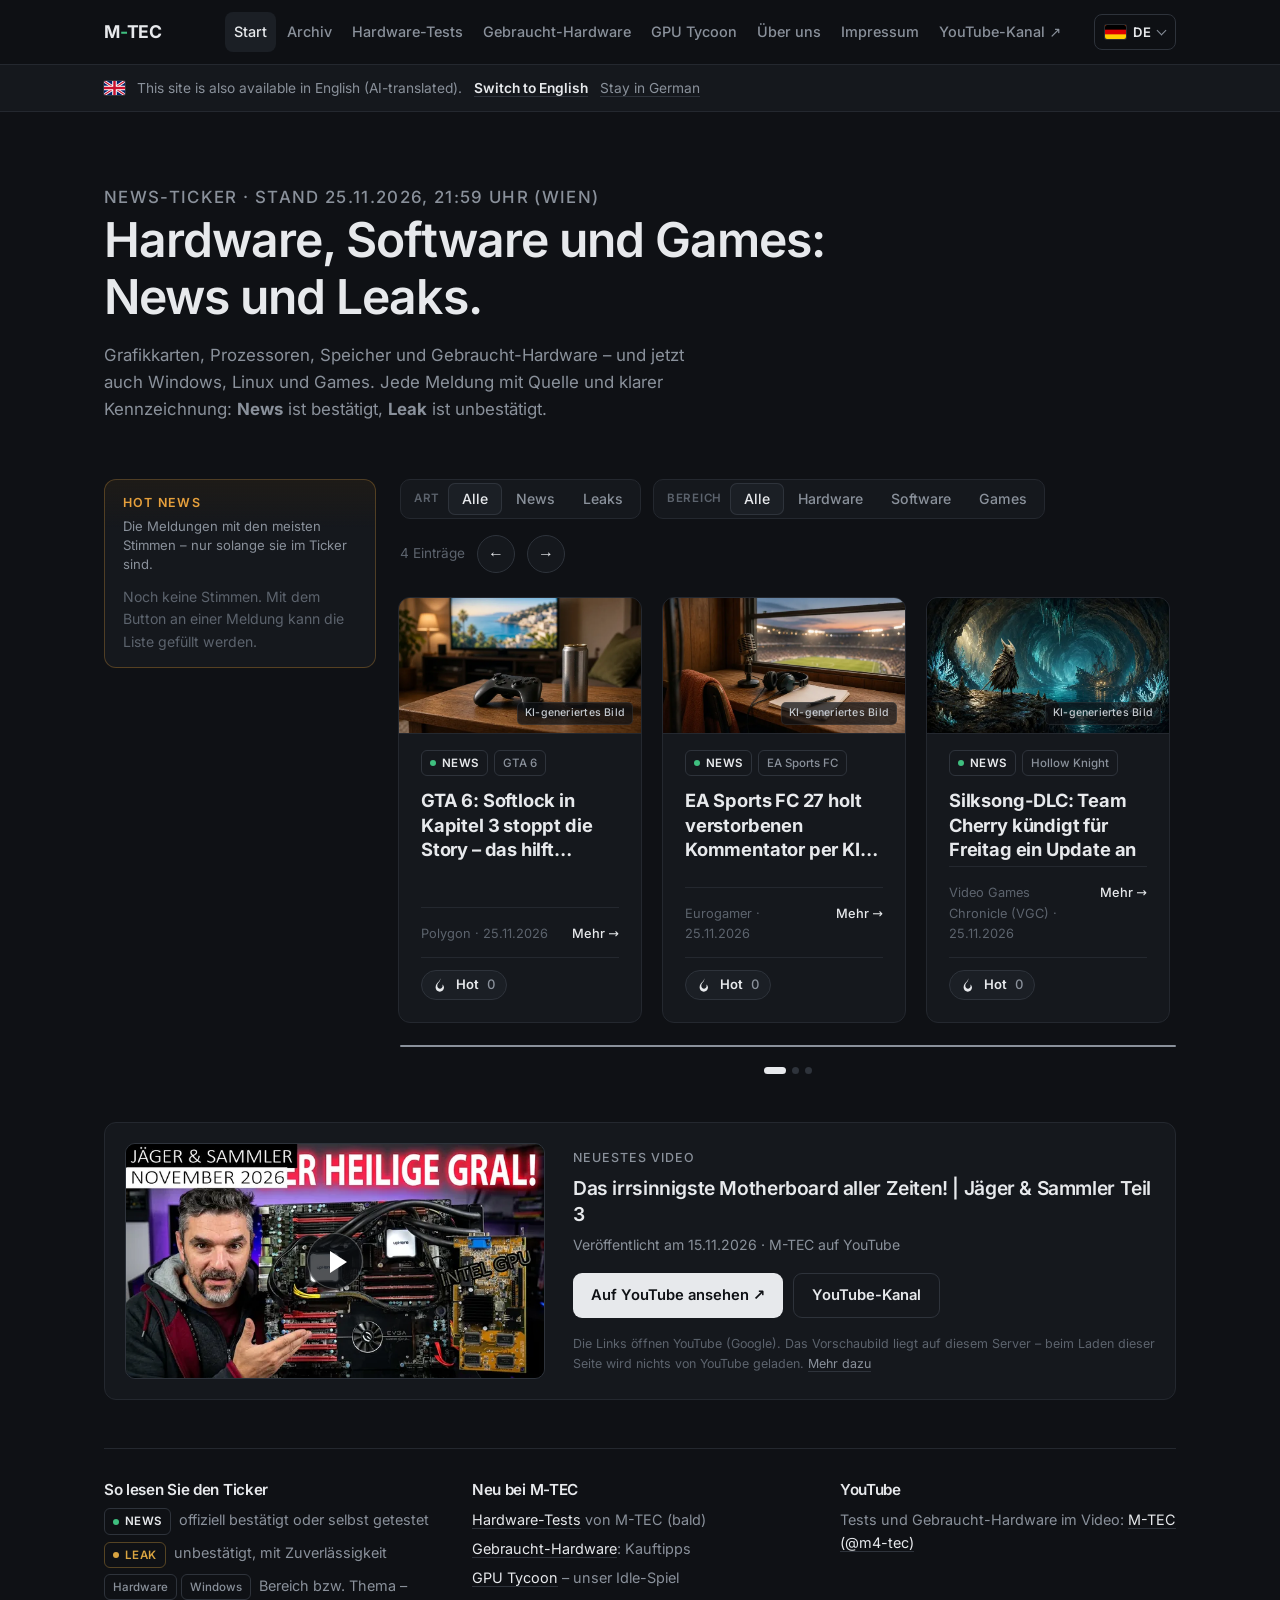
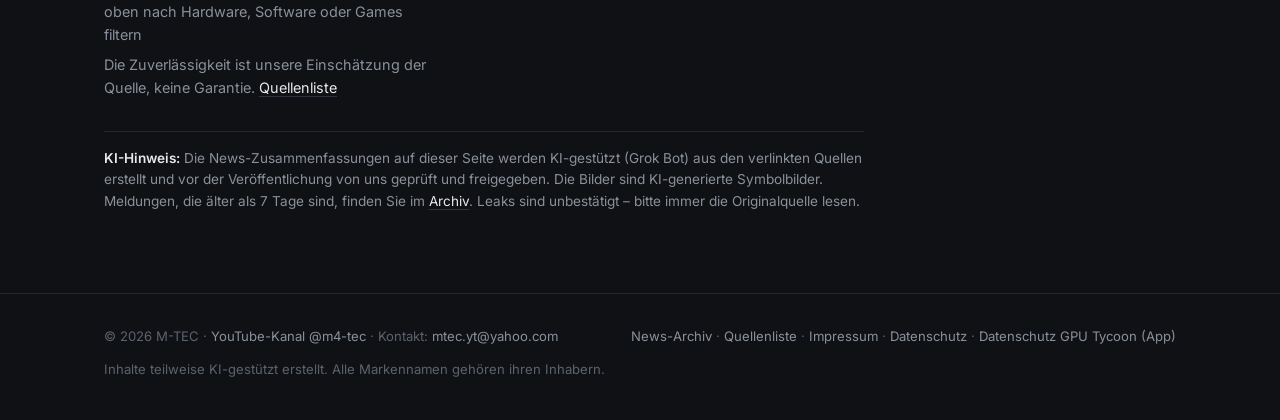
==== commit c75e3d99: "hardware: publish 12 approved Nov 25 evening drafts Ticker now 160 live items, archive unchanged at " ====
--- a/hardware/index.html
+++ b/hardware/index.html
@@ -6,9 +6,9 @@
 <title data-i18n="t9a94773467">News &amp; Leaks zu Hardware, Software und Games – M-TEC</title>
 <meta name="description" content="M-TEC: News und Leaks zu Hardware, Software und Games, dazu Hardware-Tests und Gebraucht-Hardware – vom Team M-TEC." data-i18n-attr="content:tddb9b400e4">
 <link rel="icon" href="assets/img/gpu-tycoon-icon.png">
-<link rel="stylesheet" href="assets/style.css?v=c6c732429214">
-<link rel="stylesheet" href="assets/hot.css?v=c6c732429214">
-<script src="assets/i18n.js?v=c6c732429214"></script>
+<link rel="stylesheet" href="assets/style.css?v=17d3315d1ff3">
+<link rel="stylesheet" href="assets/hot.css?v=17d3315d1ff3">
+<script src="assets/i18n.js?v=17d3315d1ff3"></script>
 </head>
 <body>
 <header class="site-header"><div class="wrap">
@@ -91,10 +91,10 @@
 <script>
 window.MTEC_HOT_CONFIG = { mode: "http", endpoint: "https://mtec-hot-news.mtec-hot.workers.dev" };
 </script>
-<script src="assets/hot-votes.js?v=c6c732429214"></script>
-<script src="assets/hot.js?v=c6c732429214"></script>
-<script src="assets/app.js?v=c6c732429214" defer></script>
-<script src="data/news.js?v=c6c732429214"></script>
-<script src="data/latest-video.js?v=c6c732429214"></script>
+<script src="assets/hot-votes.js?v=17d3315d1ff3"></script>
+<script src="assets/hot.js?v=17d3315d1ff3"></script>
+<script src="assets/app.js?v=17d3315d1ff3" defer></script>
+<script src="data/news.js?v=17d3315d1ff3"></script>
+<script src="data/latest-video.js?v=17d3315d1ff3"></script>
 </body>
 </html>
--- a/hardware/assets/style.css
+++ b/hardware/assets/style.css
@@ -1,14 +1,14 @@
 /* M-TEC Hardware – Prototyp, minimalistisches Design.
    Schrift: Inter (lokal eingebunden, OFL-Lizenz, keine externen Aufrufe) – Latin, Latin-Ext und Kyrillisch (für Bulgarisch). */
 @font-face{font-family:"Inter";font-style:normal;font-display:swap;font-weight:100 900;
-  src:url("fonts/inter-latin-wght-normal.woff2?v=c6c732429214") format("woff2-variations"),url("fonts/inter-latin-wght-normal.woff2?v=c6c732429214") format("woff2");
+  src:url("fonts/inter-latin-wght-normal.woff2?v=17d3315d1ff3") format("woff2-variations"),url("fonts/inter-latin-wght-normal.woff2?v=17d3315d1ff3") format("woff2");
   unicode-range:U+0000-00FF,U+0131,U+0152-0153,U+02BB-02BC,U+02C6,U+02DA,U+02DC,U+0304,U+0308,U+0329,U+2000-206F,U+20AC,U+2122,U+2191,U+2193,U+2212,U+2215,U+FEFF,U+FFFD}
 @font-face{font-family:"Inter";font-style:normal;font-display:swap;font-weight:100 900;
-  src:url("fonts/inter-latin-ext-wght-normal.woff2?v=c6c732429214") format("woff2-variations"),url("fonts/inter-latin-ext-wght-normal.woff2?v=c6c732429214") format("woff2");
+  src:url("fonts/inter-latin-ext-wght-normal.woff2?v=17d3315d1ff3") format("woff2-variations"),url("fonts/inter-latin-ext-wght-normal.woff2?v=17d3315d1ff3") format("woff2");
   unicode-range:U+0100-02BA,U+02BD-02C5,U+02C7-02CC,U+02CE-02D7,U+02DD-02FF,U+1D00-1DBF,U+1E00-1E9F,U+1EF2-1EFF,U+2020,U+20A0-20AB,U+20AD-20C0,U+2113,U+2C60-2C7F,U+A720-A7FF}
 
 @font-face{font-family:"Inter";font-style:normal;font-display:swap;font-weight:100 900;
-  src:url("fonts/inter-cyrillic-wght-normal.woff2?v=c6c732429214") format("woff2-variations"),url("fonts/inter-cyrillic-wght-normal.woff2?v=c6c732429214") format("woff2");
+  src:url("fonts/inter-cyrillic-wght-normal.woff2?v=17d3315d1ff3") format("woff2-variations"),url("fonts/inter-cyrillic-wght-normal.woff2?v=17d3315d1ff3") format("woff2");
   unicode-range:U+0301,U+0400-045F,U+0490-0491,U+04B0-04B1,U+2116}
 
 :root{
